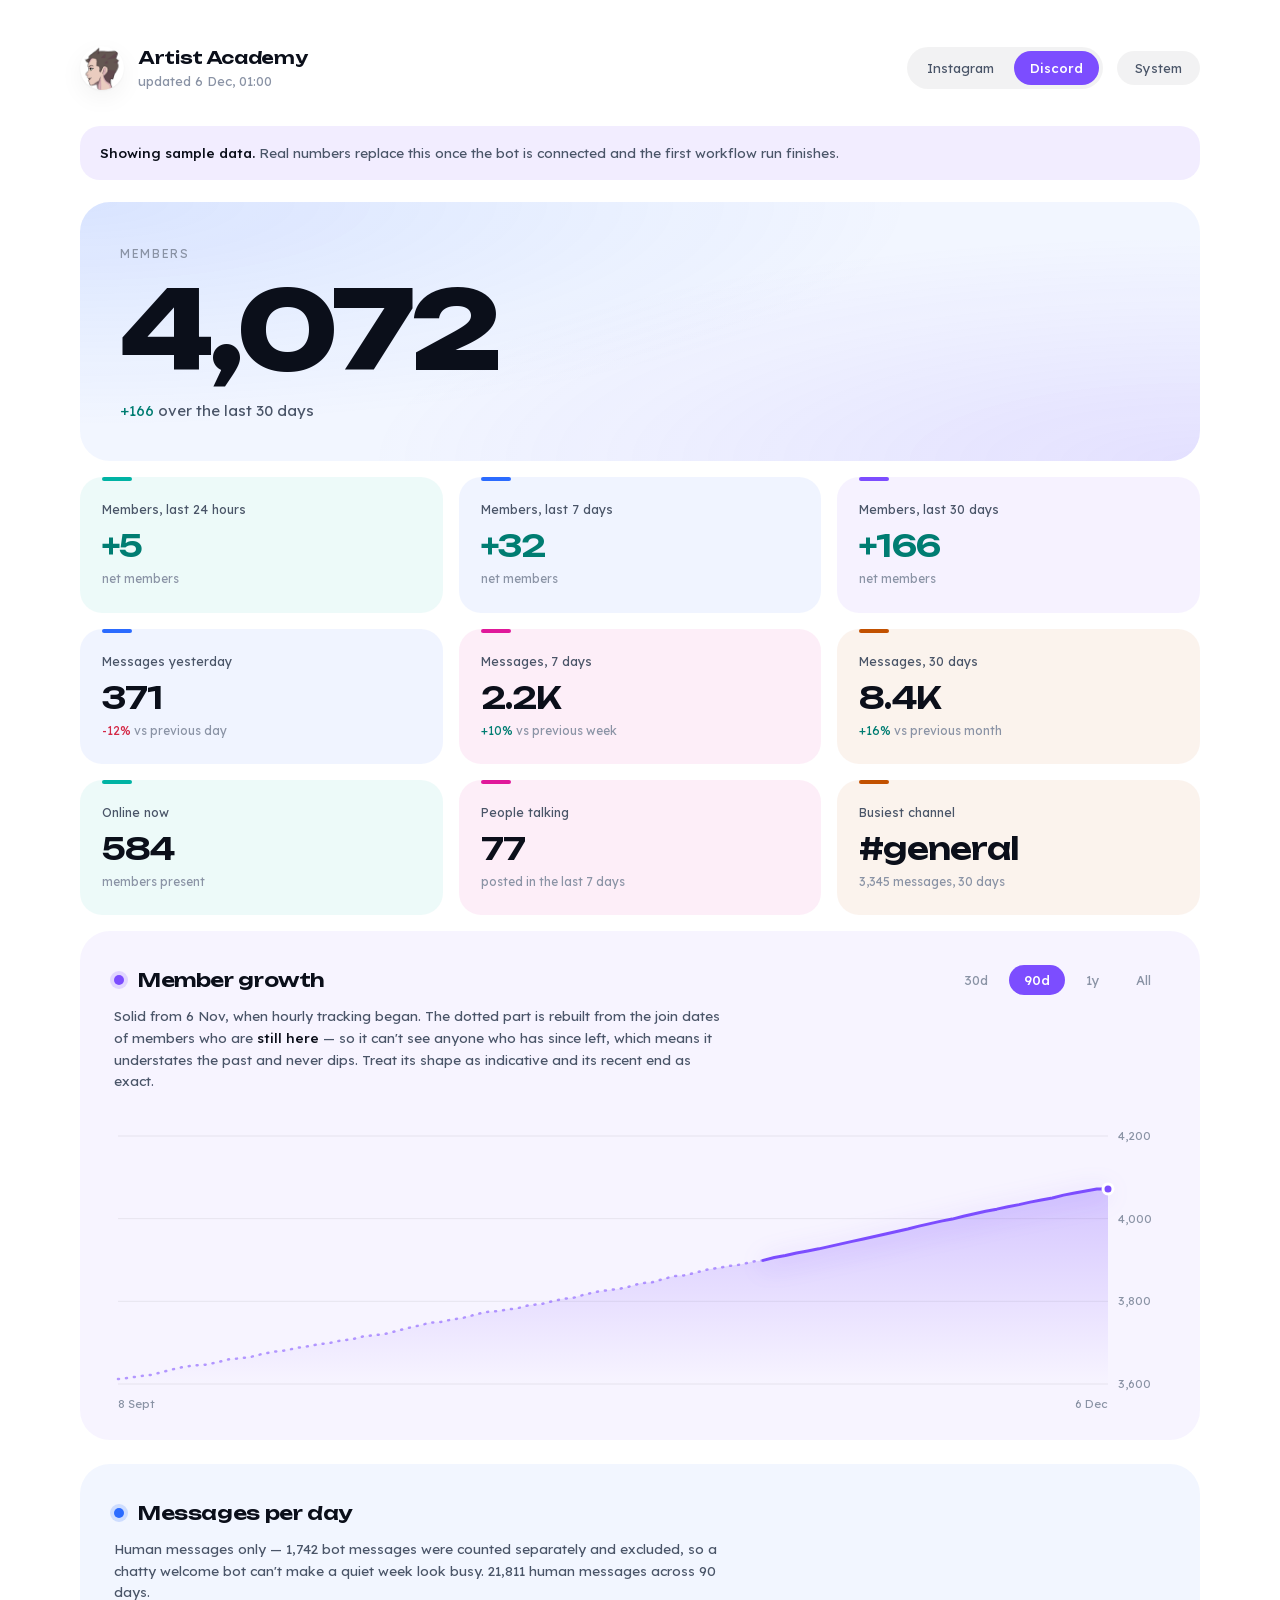
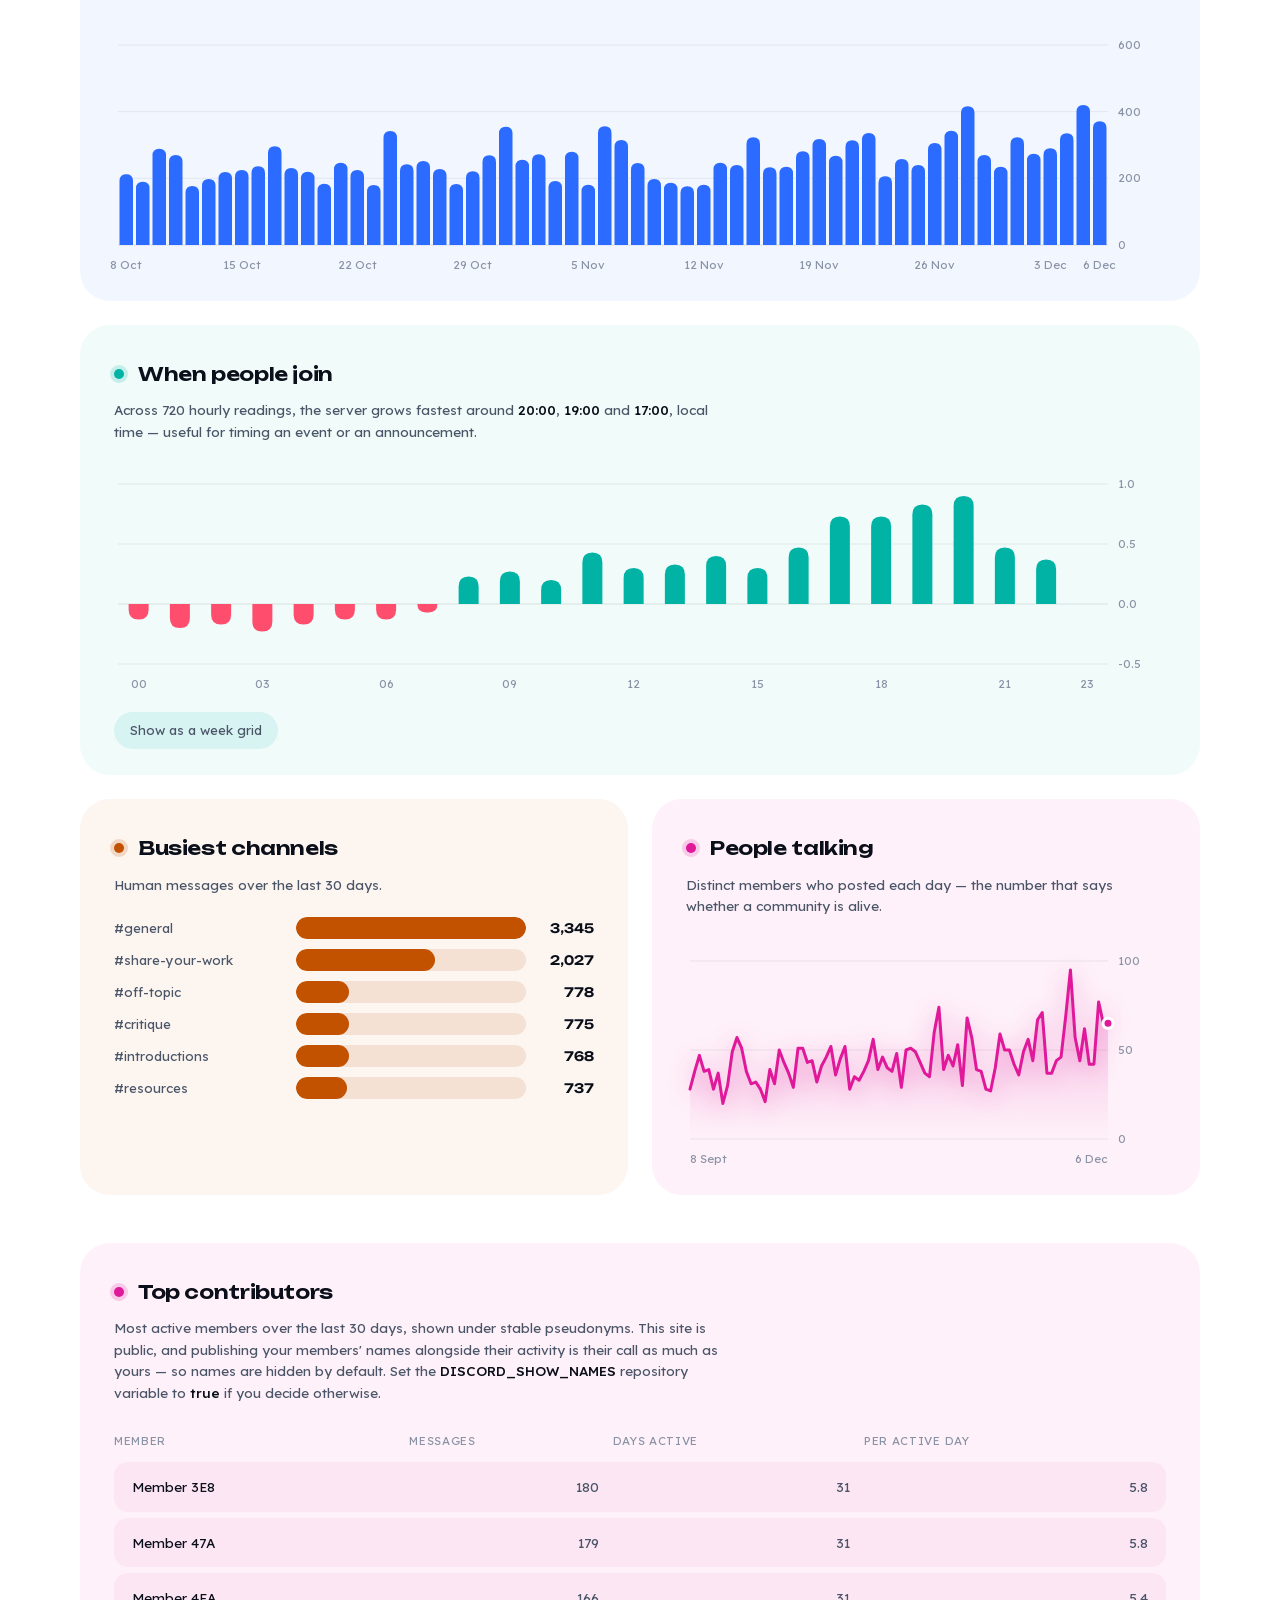
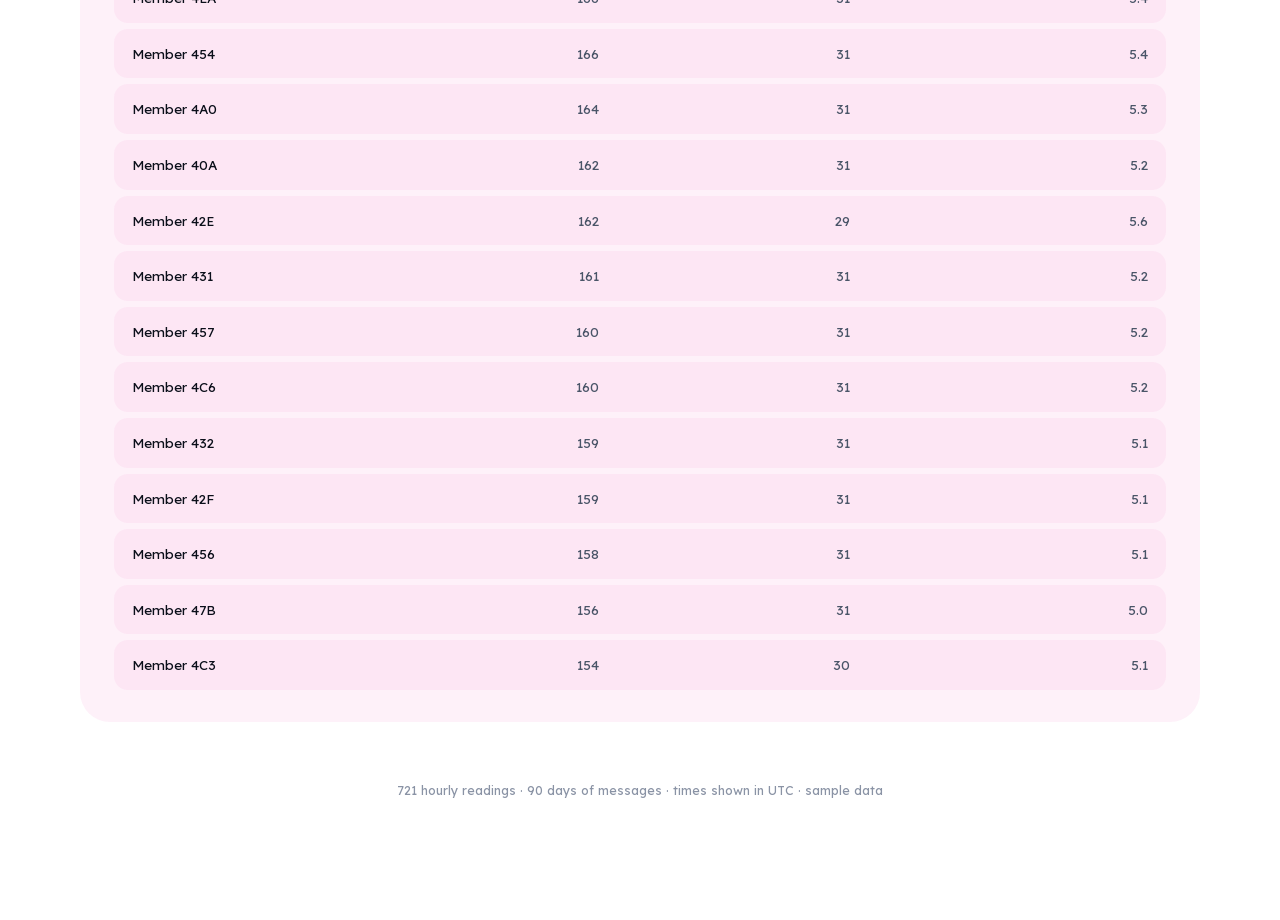
==== discord.html @ 0cdfdabf "Add the Artist Academy dashboard: Discord tab, shared chart engine, setup guide" ====
<!doctype html>
<html lang="en">
<head>
<meta charset="utf-8">
<meta name="viewport" content="width=device-width, initial-scale=1, viewport-fit=cover">
<title>Artist Academy — server</title>
<link rel="icon" type="image/png" sizes="32x32" href="icons/favicon-32.png">
<link rel="icon" type="image/png" sizes="64x64" href="icons/favicon-64.png">
<link rel="icon" type="image/png" sizes="192x192" href="icons/icon-192.png">
<link rel="apple-touch-icon" href="icons/apple-touch-icon.png">
<link rel="stylesheet" href="fonts/fonts.css">
<link rel="stylesheet" href="assets/app.css">
</head>
<body class="a-violet">
<div class="wrap">

  <header class="rise">
    <img class="mark" src="icons/icon-192.png" alt="jaredartt" width="44" height="44">
    <div>
      <h1>Artist Academy</h1>
      <div class="updated" id="updated"></div>
    </div>
    <span class="spacer"></span>
    <nav class="nav">
      <a href="index.html">Instagram</a>
      <a href="discord.html" aria-current="page">Discord</a>
    </nav>
    <button class="btn" id="theme" type="button">Theme</button>
  </header>

  <div id="banner"></div>

  <div class="hero rise" style="animation-delay:.05s">
    <div class="hero-label">Members</div>
    <div class="hero-value display" id="hero">—</div>
    <div class="hero-sub" id="hero-sub"></div>
  </div>

  <div class="stats stats-3" id="stats-members"></div>
  <div class="stats stats-3" id="stats-messages"></div>
  <div class="stats stats-3" id="stats-more"></div>

  <section class="block a-violet rise" style="animation-delay:.1s">
    <div class="block-head">
      <span class="dot"></span><h2>Member growth</h2>
      <div class="ranges" id="ranges"></div>
    </div>
    <p class="note" id="growth-note"></p>
    <div class="chart" id="growth"></div>
  </section>

  <section class="block a-blue rise" style="animation-delay:.14s">
    <div class="block-head"><span class="dot"></span><h2>Messages per day</h2></div>
    <p class="note" id="messages-note"></p>
    <div class="chart" id="messages"></div>
  </section>

  <section class="block a-teal rise" style="animation-delay:.18s">
    <div class="block-head"><span class="dot"></span><h2>When people join</h2></div>
    <p class="note" id="hour-insight"></p>
    <div class="chart" id="byhour"></div>
    <details id="heat-wrap" hidden>
      <summary>Show as a week grid</summary>
      <div class="heat"><div class="heat-inner"><div class="chart" id="heatmap"></div></div></div>
    </details>
  </section>

  <div class="two-up">
    <section class="block a-orange rise" style="animation-delay:.22s">
      <div class="block-head"><span class="dot"></span><h2>Busiest channels</h2></div>
      <p class="note">Human messages over the last 30 days.</p>
      <div id="channels"></div>
    </section>
    <section class="block a-pink rise" style="animation-delay:.26s">
      <div class="block-head"><span class="dot"></span><h2>People talking</h2></div>
      <p class="note">Distinct members who posted each day — the number that says whether a community is alive.</p>
      <div class="chart" id="posters"></div>
    </section>
  </div>

  <section class="block a-pink rise" style="animation-delay:.3s; margin-top:24px">
    <div class="block-head"><span class="dot"></span><h2>Top contributors</h2></div>
    <p class="note" id="contrib-note"></p>
    <div id="contrib-table"></div>
  </section>

  <footer id="footer"></footer>
</div>

<script src="assets/charts.js"></script>
<script>
// ===========================================================================
//  Build the page
// ===========================================================================
(async function main() {
  let members  = await load('data/discord-members.csv', parseCsv);
  let messages = await load('data/discord-messages.csv', parseCsv);
  let joins    = await load('data/discord-joins.csv', parseCsv);
  let channels = await load('data/discord-channel-daily.csv', parseCsv);
  let authors  = await load('data/discord-authors.csv', parseCsv);
  let meta     = await load('data/discord-meta.json', JSON.parse);
  let demo = false;

  const hasReal = members && members.length >= 1 && messages && messages.length >= 1;
  if (!hasReal) {
    ({ members, messages, joins, channels, authors } = demoServer());
    meta = { names: 'pseudonymous' };
    demo = true;
    document.getElementById('banner').innerHTML =
      `<div class="banner"><b>Showing sample data.</b> Real numbers replace this once the bot is
       connected and the first workflow run finishes.</div>`;
  }

  members = members.filter(r => num(r.members) !== null).sort((a, b) => a.ts_utc.localeCompare(b.ts_utc));
  messages = (messages || []).slice().sort((a, b) => a.date.localeCompare(b.date));
  joins = (joins || []).slice().sort((a, b) => a.date.localeCompare(b.date));

  // ---- member series, with history reconstructed from join dates ----------
  const dailyMap = new Map();
  for (const r of members) dailyMap.set(localParts(r.ts_utc).date, num(r.members));

  const joinsByDate = new Map(joins.map(r => [r.date, num(r.joins) || 0]));
  const estimated = new Set();
  const dayBefore = (d) => {
    const t = new Date(d + 'T12:00:00Z'); t.setUTCDate(t.getUTCDate() - 1);
    return t.toISOString().slice(0, 10);
  };

  const measuredDates = [...dailyMap.keys()].sort();
  if (measuredDates.length && joins.length) {
    const earliest = joins[0].date;
    let d = measuredDates[0], cur = dailyMap.get(d), guard = 0;
    while (d > earliest && guard++ < 4000) {
      cur -= joinsByDate.get(d) ?? 0;
      d = dayBefore(d);
      dailyMap.set(d, Math.max(0, cur));
      estimated.add(d);
    }
  }

  const daily = [...dailyMap.entries()].sort((a, b) => a[0].localeCompare(b[0]));
  const current = daily.length ? daily[daily.length - 1][1] : null;
  const at = back => {
    if (daily.length < 2) return null;
    const i = daily.length - 1 - back;
    return i >= 0 ? daily[i][1] : daily[0][1];
  };

  countUp(document.getElementById('hero'), current);

  let d24 = null;
  if (members.length >= 2) {
    const lastTs = Date.parse(members[members.length - 1].ts_utc);
    let ref = null;
    for (const r of members) if (Date.parse(r.ts_utc) <= lastTs - 86400_000) ref = r;
    if (ref) d24 = num(members[members.length - 1].members) - num(ref.members);
  }
  const d7 = current !== null && at(7) !== null ? current - at(7) : null;
  const d30 = current !== null && at(30) !== null ? current - at(30) : null;

  document.getElementById('hero-sub').innerHTML = d30 === null ? ''
    : `<span class="${d30 >= 0 ? 'up' : 'down'}">${signed(d30)}</span> over the last 30 days`;

  document.getElementById('updated').textContent = members.length
    ? 'updated ' + new Date(members[members.length - 1].ts_utc)
        .toLocaleString('en-GB', { day: 'numeric', month: 'short', hour: '2-digit', minute: '2-digit' })
    : '';

  // ---- tiles --------------------------------------------------------------
  const delta = (v) => v === null ? '—' : signed(v);
  const dcls = (v) => v === null ? 'pending' : (v >= 0 ? 'up' : 'down');
  const tile = (s, i) => `
    <div class="stat ${s.a} rise" style="animation-delay:${.06 + i * .04}s">
      <div class="stat-label">${s.label}</div>
      <div class="stat-value ${s.cls || ''}">${s.value}</div>
      <div class="stat-sub">${s.sub}</div>
    </div>`;

  document.getElementById('stats-members').innerHTML = [
    { a: 'a-teal',   label: 'Members, last 24 hours', value: delta(d24), cls: dcls(d24),
      sub: d24 === null ? 'needs a day of readings' : 'net members' },
    { a: 'a-blue',   label: 'Members, last 7 days',  value: delta(d7),  cls: dcls(d7),  sub: 'net members' },
    { a: 'a-violet', label: 'Members, last 30 days', value: delta(d30), cls: dcls(d30), sub: 'net members' },
  ].map(tile).join('');

  // Messages: value for the window, plus how it compares with the window before
  // it. "Is it growing?" is the whole question, so the comparison is the point.
  const humansOn = (r) => num(r.humans) ?? num(r.messages) ?? 0;
  const windowSum = (from, to) => messages.slice(messages.length - to, messages.length - from)
    .reduce((s, r) => s + humansOn(r), 0);

  const pct = (now, prev) => {
    if (!prev) return null;
    return Math.round(((now - prev) / prev) * 100);
  };
  const trend = (n, p, unit) => {
    const c = pct(n, p);
    if (c === null) return `vs previous ${unit}: —`;
    return `<span class="${c >= 0 ? 'up' : 'down'}">${c >= 0 ? '+' : ''}${c}%</span> vs previous ${unit}`;
  };

  const m1 = windowSum(0, 1),  p1 = windowSum(1, 2);
  const m7 = windowSum(0, 7),  p7 = windowSum(7, 14);
  const m30 = windowSum(0, 30), p30 = windowSum(30, 60);

  document.getElementById('stats-messages').innerHTML = [
    { a: 'a-blue',   label: 'Messages yesterday',  value: compact(m1),  sub: trend(m1, p1, 'day') },
    { a: 'a-pink',   label: 'Messages, 7 days',    value: compact(m7),  sub: trend(m7, p7, 'week') },
    { a: 'a-orange', label: 'Messages, 30 days',   value: compact(m30), sub: trend(m30, p30, 'month') },
  ].map((s, i) => tile(s, i + 3)).join('');

  // ---- active people, busiest channel ------------------------------------
  const recent = (rows, days) => {
    const cut = new Date(Date.now() - days * 86400_000).toISOString().slice(0, 10);
    return (rows || []).filter(r => r.date >= cut);
  };
  const posters7 = new Set(recent(authors, 7).map(r => r.author)).size;

  const chanTotals = new Map();
  for (const r of recent(channels, 30)) {
    chanTotals.set(r.channel, (chanTotals.get(r.channel) || 0) + (num(r.messages) || 0));
  }
  const chanRanked = [...chanTotals.entries()].sort((a, b) => b[1] - a[1]);
  const online = members.length ? num(members[members.length - 1].online) : null;

  document.getElementById('stats-more').innerHTML = [
    { a: 'a-teal',   label: 'Online now',      value: compact(online), sub: 'members present' },
    { a: 'a-pink',   label: 'People talking',  value: fmt(posters7 || null), sub: 'posted in the last 7 days' },
    { a: 'a-orange', label: 'Busiest channel', value: chanRanked[0] ? `#${chanRanked[0][0]}` : '—',
      sub: chanRanked[0] ? `${fmt(chanRanked[0][1])} messages, 30 days` : 'no data yet' },
  ].map((s, i) => tile(s, i + 6)).join('');

  // ---- member growth ------------------------------------------------------
  const rangesEl = document.getElementById('ranges');
  const growthEl = document.getElementById('growth');
  const RANGES = [{ label: '30d', days: 30 }, { label: '90d', days: 90 },
                  { label: '1y', days: 365 }, { label: 'All', days: Infinity }];
  let active = 1;

  const drawGrowth = () => {
    const days = RANGES[active].days;
    const slice = days === Infinity ? daily : daily.slice(-days);
    growthEl.innerHTML = '';
    lineChart(growthEl, slice.map(([date, y]) => ({
      y, label: fmtDate(date), tipLabel: fmtDate(date), est: estimated.has(date),
    })), { height: 300 });
  };

  rangesEl.innerHTML = RANGES.map((r, i) =>
    `<button type="button" data-i="${i}" aria-pressed="${i === active}">${r.label}</button>`).join('');
  rangesEl.addEventListener('click', ev => {
    const b = ev.target.closest('button'); if (!b) return;
    active = Number(b.dataset.i);
    rangesEl.querySelectorAll('button').forEach((x, i) => x.setAttribute('aria-pressed', String(i === active)));
    drawGrowth();
  });
  drawGrowth();

  document.getElementById('growth-note').innerHTML = estimated.size
    ? `Solid from ${fmtDate(measuredDates[0])}, when hourly tracking began. The dotted part is
       rebuilt from the join dates of members who are <b>still here</b> — so it can't see anyone
       who has since left, which means it understates the past and never dips. Treat its shape as
       indicative and its recent end as exact.`
    : `Measured hourly. Discord keeps no history of its own, so this exists only because something
       writes it down every hour.`;

  // ---- messages per day ---------------------------------------------------
  const msgBars = messages.slice(-60).map(r => ({
    label: `${fmtDate(r.date)} · ${fmt(num(r.humans) ?? 0)} human, ${fmt(num(r.bots) ?? 0)} bot`,
    short: fmtDate(r.date), value: humansOn(r),
  }));
  columnChart(document.getElementById('messages'), msgBars, { height: 250 });

  const totalHuman = messages.reduce((s, r) => s + humansOn(r), 0);
  const totalBot = messages.reduce((s, r) => s + (num(r.bots) || 0), 0);
  document.getElementById('messages-note').innerHTML =
    `Human messages only — ${fmt(totalBot)} bot message${totalBot === 1 ? '' : 's'} were counted
     separately and excluded, so a chatty welcome bot can't make a quiet week look busy.
     ${fmt(totalHuman)} human messages across ${messages.length} days.`;

  // ---- when people join ---------------------------------------------------
  const hourSum = Array(24).fill(0), hourN = Array(24).fill(0);
  const grid = Array.from({ length: 7 }, () => Array(24).fill(null));
  const gridN = Array.from({ length: 7 }, () => Array(24).fill(0));

  for (let i = 1; i < members.length; i++) {
    const gapH = (Date.parse(members[i].ts_utc) - Date.parse(members[i - 1].ts_utc)) / 3600000;
    if (gapH < 0.5 || gapH > 1.5) continue;
    const delta = num(members[i].members) - num(members[i - 1].members);
    if (!Number.isFinite(delta)) continue;
    const { hour, weekday } = localParts(members[i].ts_utc);
    hourSum[hour] += delta; hourN[hour]++;
    grid[weekday][hour] = (grid[weekday][hour] ?? 0) + delta;
    gridN[weekday][hour]++;
  }

  const hourAvg = hourSum.map((s, h) => hourN[h] ? s / hourN[h] : null);
  columnChart(document.getElementById('byhour'),
    hourAvg.some(v => v !== null)
      ? hourAvg.map((v, h) => ({ label: hourLabel(h), short: String(h).padStart(2, '0'),
                                 value: v === null ? 0 : Math.round(v * 100) / 100 }))
      : null,
    { signed: true, height: 230, maxBar: 20, diverging: true,
      empty: 'Nothing here yet — this needs a couple of weeks of hourly readings before the pattern means anything.' });

  const ranked = hourAvg.map((v, h) => ({ h, v })).filter(x => x.v !== null && x.v > 0).sort((a, b) => b.v - a.v);
  document.getElementById('hour-insight').innerHTML = ranked.length >= 3
    ? `Across ${hourN.reduce((a, b) => a + b, 0).toLocaleString()} hourly readings, the server grows
       fastest around <b>${hourLabel(ranked[0].h)}</b>, <b>${hourLabel(ranked[1].h)}</b> and
       <b>${hourLabel(ranked[2].h)}</b>, local time — useful for timing an event or an announcement.`
    : `Building up. Each hourly reading adds a data point; the pattern becomes trustworthy after about two weeks.`;

  if (gridN.some(row => row.some(n => n > 0))) {
    document.getElementById('heat-wrap').hidden = false;
    heatmap(document.getElementById('heatmap'),
      grid.flatMap((row, weekday) => row.map((v, hour) => ({
        weekday, hour, value: gridN[weekday][hour] ? v / gridN[weekday][hour] : null,
      }))));
  }

  // ---- channels + posters -------------------------------------------------
  barList(document.getElementById('channels'),
    chanRanked.slice(0, 10).map(([name, value]) => ({ label: '#' + name, value })),
    { empty: 'No channel data yet.' });

  const posterSeries = messages.map(r => ({
    y: num(r.authors), label: fmtDate(r.date), tipLabel: fmtDate(r.date),
  })).filter(p => p.y !== null).slice(-90);
  lineChart(document.getElementById('posters'), posterSeries,
    { height: 230, empty: 'Waiting for the first daily run.' });

  // ---- top contributors ---------------------------------------------------
  const contribTotals = new Map();
  const contribDays = new Map();
  for (const r of recent(authors, 30)) {
    contribTotals.set(r.author, (contribTotals.get(r.author) || 0) + (num(r.messages) || 0));
    if (!contribDays.has(r.author)) contribDays.set(r.author, new Set());
    contribDays.get(r.author).add(r.date);
  }
  const contrib = [...contribTotals.entries()].sort((a, b) => b[1] - a[1]).slice(0, 15);

  document.getElementById('contrib-note').innerHTML = meta?.names === 'real'
    ? `Most active members over the last 30 days.`
    : `Most active members over the last 30 days, shown under stable pseudonyms. This site is
       public, and publishing your members' names alongside their activity is their call as much
       as yours — so names are hidden by default. Set the <b>DISCORD_SHOW_NAMES</b> repository
       variable to <b>true</b> if you decide otherwise.`;

  document.getElementById('contrib-table').innerHTML = contrib.length ? `
    <table>
      <thead><tr><th>Member</th><th class="n">Messages</th><th class="n">Days active</th><th class="n">Per active day</th></tr></thead>
      <tbody>${contrib.map(([name, total]) => {
        const d = contribDays.get(name).size;
        return `<tr>
          <td>${escapeHtml(name)}</td>
          <td class="n">${fmt(total)}</td>
          <td class="n">${fmt(d)}</td>
          <td class="n">${(total / d).toFixed(1)}</td>
        </tr>`;
      }).join('')}</tbody>
    </table>` : '<div class="empty">No activity recorded yet.</div>';

  document.getElementById('footer').textContent =
    `${members.length.toLocaleString()} hourly readings · ${messages.length} days of messages · ` +
    `times shown in ${TZ}` + (demo ? ' · sample data' : '');
})();

// ===========================================================================
//  Sample data — so the page is never blank before the bot is connected.
// ===========================================================================
function demoServer() {
  const now = Date.now();
  const iso = (ms) => new Date(ms).toISOString().slice(0, 10);
  const shape = h => [0.3,0.2,0.15,0.1,0.1,0.15,0.3,0.6,0.9,1.1,1.2,1.3,
                      1.4,1.35,1.3,1.4,1.6,1.9,2.3,2.6,2.4,1.8,1.1,0.6][h];

  const members = [];
  let m = 3900;
  for (let i = 24 * 30; i >= 0; i--) {
    const t = new Date(now - i * 3600000);
    m += shape(t.getHours()) * (0.25 + Math.random() * 0.4) - 0.25;
    members.push({
      ts_utc: new Date(t.setMinutes(0, 0, 0)).toISOString().slice(0, 13) + ':00:00Z',
      members: String(Math.round(m)), online: String(Math.round(m * 0.14 + Math.random() * 40)),
    });
  }

  const messages = [], authorsRows = [], channelRows = [];
  const chanNames = ['general', 'share-your-work', 'critique', 'resources', 'off-topic', 'introductions'];
  for (let i = 89; i >= 0; i--) {
    const date = iso(now - i * 86400000);
    const wk = [1, 1.05, 1.1, 1.1, 1.25, 1.35, 1.15][(new Date(date).getDay() + 6) % 7];
    const humans = Math.round((150 + (89 - i) * 1.2) * wk * (0.7 + Math.random() * 0.6));
    const bots = Math.round(humans * 0.08);
    const posters = Math.round(humans / (4 + Math.random() * 3));
    messages.push({ date, messages: String(humans + bots), humans: String(humans), bots: String(bots), authors: String(posters) });

    let left = humans;
    chanNames.forEach((c, idx) => {
      const share = idx === 0 ? 0.4 : idx === 1 ? 0.24 : 0.36 / (chanNames.length - 2);
      const v = Math.round(humans * share * (0.7 + Math.random() * 0.6));
      left -= v;
      channelRows.push({ date, channel: c, messages: String(Math.max(0, v)) });
    });
    for (let a = 0; a < posters; a++) {
      authorsRows.push({ date, author: 'Member ' + (1000 + (a * 37) % 260).toString(16).toUpperCase(),
                         messages: String(1 + Math.floor(Math.random() * 9)) });
    }
  }

  const joins = [];
  for (let i = 700; i >= 30; i--) {
    joins.push({ date: iso(now - i * 86400000), joins: String(Math.max(0, Math.round(2 + Math.random() * 6))) });
  }

  return { members, messages, joins, channels: channelRows, authors: authorsRows };
}
</script>
</body>
</html>
---- fonts/fonts.css ----
/* Self-hosted. Generated by scripts/fetch-fonts.mjs — do not hand-edit. */
@font-face{font-family:'Unbounded';font-style:normal;font-weight:400 800;font-display:swap;src:url('unbounded.woff2') format('woff2');unicode-range:U+0000-00FF, U+0131, U+0152-0153, U+02BB-02BC, U+02C6, U+02DA, U+02DC, U+0304, U+0308, U+0329, U+2000-206F, U+20AC, U+2122, U+2191, U+2193, U+2212, U+2215, U+FEFF, U+FFFD;}
@font-face{font-family:'Lexend';font-style:normal;font-weight:300 500;font-display:swap;src:url('lexend.woff2') format('woff2');unicode-range:U+0000-00FF, U+0131, U+0152-0153, U+02BB-02BC, U+02C6, U+02DA, U+02DC, U+0304, U+0308, U+0329, U+2000-206F, U+20AC, U+2122, U+2191, U+2193, U+2212, U+2215, U+FEFF, U+FFFD;}
---- assets/app.css ----
/* ===================================================================
     Palette. Every colour below was run through a contrast + colour-blind
     validator against its own surface. The teal/coral pair matters most:
     it carries gains vs losses, and a red/green pair would collapse into
     one colour for ~8% of men.
     =================================================================== */
  :root {
    color-scheme: light;
    --page:      #ffffff;
    --ink:       #0b0f1a;
    --ink-2:     #4a5568;
    --muted:     #8a93a5;

    --blue:      #2b6bff;
    --pink:      #e0189a;
    --orange:    #c25100;
    --teal:      #00b3a4;
    --violet:    #7c4dff;

    --gain:      #00b3a4;
    --gain-ink:  #007d72;
    --loss:      #ff4d6d;
    --loss-ink:  #d42846;

    --tint:      rgba(43,107,255,.06);
    --tint-2:    rgba(43,107,255,.13);
    --grid:      rgba(11,15,26,.07);
    --shadow:    0 1px 2px rgba(11,15,26,.04), 0 8px 24px rgba(11,15,26,.05);
    --shadow-up: 0 2px 6px rgba(11,15,26,.06), 0 18px 44px rgba(11,15,26,.10);
    --pill:      rgba(11,15,26,.05);
  }
  @media (prefers-color-scheme: dark) {
    :root:not([data-theme="light"]) {
      color-scheme: dark;
      --page:     #0b0f19;
      --ink:      #f2f5fa;
      --ink-2:    #a8b3c7;
      --muted:    #6e7a90;
      --blue:     #4c82f7;
      --pink:     #de3e9b;
      --orange:   #d96a00;
      --teal:     #00a79a;
      --violet:   #8b6bf0;
      --gain:     #00a79a;
      --gain-ink: #16c2b2;
      --loss:     #f0455f;
      --loss-ink: #ff7089;
      --tint:     rgba(255,255,255,.035);
      --tint-2:   rgba(255,255,255,.07);
      --grid:     rgba(255,255,255,.07);
      --shadow:   0 1px 2px rgba(0,0,0,.4), 0 8px 24px rgba(0,0,0,.32);
      --shadow-up:0 2px 8px rgba(0,0,0,.5), 0 20px 48px rgba(0,0,0,.45);
      --pill:     rgba(255,255,255,.07);
    }
  }
  :root[data-theme="dark"] {
    color-scheme: dark;
    --page: #0b0f19; --ink: #f2f5fa; --ink-2: #a8b3c7; --muted: #6e7a90;
    --blue: #4c82f7; --pink: #de3e9b; --orange: #d96a00; --teal: #00a79a; --violet: #8b6bf0;
    --gain: #00a79a; --gain-ink: #16c2b2; --loss: #f0455f; --loss-ink: #ff7089;
    --tint: rgba(255,255,255,.035); --tint-2: rgba(255,255,255,.07);
    --grid: rgba(255,255,255,.07);
    --shadow: 0 1px 2px rgba(0,0,0,.4), 0 8px 24px rgba(0,0,0,.32);
    --shadow-up: 0 2px 8px rgba(0,0,0,.5), 0 20px 48px rgba(0,0,0,.45);
    --pill: rgba(255,255,255,.07);
  }

  * { box-sizing: border-box; }
  html, body { margin: 0; }
  body {
    background: var(--page);
    color: var(--ink);
    font: 400 15px/1.6 Lexend, system-ui, -apple-system, sans-serif;
    -webkit-font-smoothing: antialiased;
    padding: 0 20px 120px;
    overflow-x: hidden;
  }
  .wrap { max-width: 1120px; margin: 0 auto; }

  h1, h2, .display { font-family: Unbounded, system-ui, sans-serif; letter-spacing: -0.02em; }

  /* ---------- accent scoping: one hue per block ---------- */
  .a-blue   { --accent: var(--blue);   --wash: 43,107,255; }
  .a-pink   { --accent: var(--pink);   --wash: 224,24,154; }
  .a-orange { --accent: var(--orange); --wash: 194,81,0; }
  .a-teal   { --accent: var(--teal);   --wash: 0,179,164; }
  .a-violet { --accent: var(--violet); --wash: 124,77,255; }
  .a-loss   { --accent: var(--loss);   --wash: 255,77,109; }

  /* ---------- header ---------- */
  header {
    align-items: center; display: flex; gap: 14px; flex-wrap: wrap;
    padding: 44px 0 34px;
  }
  .mark {
    background: #fff; border-radius: 50%; box-shadow: var(--shadow);
    display: block; height: 44px; object-fit: cover; width: 44px;
    transition: transform .25s cubic-bezier(.2,.9,.3,1.4);
  }
  .mark:hover { transform: scale(1.08) rotate(-3deg); }
  h1 { font-size: 17px; font-weight: 600; margin: 0; }
  .updated { color: var(--muted); font-size: 13px; }
  .spacer { flex: 1 1 auto; }

  .btn {
    background: var(--pill); border: 0; border-radius: 999px; color: var(--ink-2);
    cursor: pointer; font: 400 13px Lexend, sans-serif; padding: 9px 18px;
    transition: transform .16s cubic-bezier(.2,.9,.3,1.2), background .16s, color .16s;
  }
  .btn:hover { background: var(--tint-2); color: var(--ink); transform: translateY(-1px); }
  .btn:active { transform: scale(.94); }

  /* ---------- hero ---------- */
  .hero {
    background:
      radial-gradient(120% 140% at 0% 0%, rgba(43,107,255,.13), transparent 62%),
      radial-gradient(120% 140% at 100% 100%, rgba(124,77,255,.13), transparent 62%),
      var(--tint);
    border-radius: 30px; margin-bottom: 16px; padding: 42px 40px 38px;
  }
  .hero-label {
    color: var(--muted); font-size: 12px; letter-spacing: .14em;
    text-transform: uppercase;
  }
  .hero-value {
    font-size: clamp(60px, 12vw, 108px); font-weight: 800; line-height: .95;
    margin: 16px 0 18px; letter-spacing: -0.045em;
  }
  .hero-sub { color: var(--ink-2); font-size: 15px; }
  .up { color: var(--gain-ink); }
  .down { color: var(--loss-ink); }
  .pending { color: var(--muted); }

  /* ---------- stat tiles ---------- */
  /* Two deliberate rows: the three follower deltas, then the four activity
     measures. Auto-fit would leave an orphan tile stranded on its own line. */
  .stats { display: grid; gap: 16px; margin-bottom: 16px; }
  .stats-3 { grid-template-columns: repeat(3, 1fr); }
  .stats-4 { grid-template-columns: repeat(4, 1fr); margin-bottom: 60px; }
  @media (max-width: 880px) {
    .stats-3, .stats-4 { grid-template-columns: repeat(2, 1fr); }
  }
  @media (max-width: 460px) {
    .stats-3, .stats-4 { grid-template-columns: 1fr; }
  }
  .stat {
    background: rgba(var(--wash), .07); border-radius: 22px; padding: 22px 22px 24px;
    position: relative; overflow: hidden;
    transition: transform .22s cubic-bezier(.2,.9,.3,1.2), box-shadow .22s, background .22s;
  }
  .stat::after {
    background: var(--accent); border-radius: 999px; content: ''; height: 4px;
    left: 22px; position: absolute; top: 0; width: 30px;
    transition: width .28s cubic-bezier(.2,.9,.3,1.2);
  }
  .stat:hover { background: rgba(var(--wash), .13); box-shadow: var(--shadow-up); transform: translateY(-4px); }
  .stat:hover::after { width: calc(100% - 44px); }
  .stat-label { color: var(--ink-2); font-size: 12.5px; margin-bottom: 12px; }
  .stat-value {
    font-family: Unbounded, sans-serif; font-size: 30px; font-weight: 600;
    letter-spacing: -0.03em; line-height: 1;
  }
  .stat-sub { color: var(--muted); font-size: 12px; margin-top: 8px; }

  /* ---------- blocks ---------- */
  .block {
    background: rgba(var(--wash), .06); border-radius: 30px;
    margin-bottom: 24px; padding: 34px 34px 26px;
    transition: background .3s;
  }
  .block:hover { background: rgba(var(--wash), .09); }
  .block-head { align-items: center; display: flex; flex-wrap: wrap; gap: 14px; margin-bottom: 10px; }
  h2 { font-size: 19px; font-weight: 600; margin: 0; }
  .dot {
    background: var(--accent); border-radius: 999px; height: 10px; width: 10px;
    box-shadow: 0 0 0 4px rgba(var(--wash), .18);
  }
  .note { color: var(--ink-2); font-size: 13.5px; margin: 0 0 22px; max-width: 68ch; }
  .note b { color: var(--ink); font-weight: 500; }
  .two-up { display: grid; gap: 24px; grid-template-columns: 1fr 1fr; }
  @media (max-width: 760px) {
    .two-up { grid-template-columns: 1fr; }
    .block, .hero { padding: 26px 20px 20px; border-radius: 24px; }
  }

  .chart { position: relative; width: 100%; }
  .chart svg { display: block; overflow: visible; width: 100%; }

  /* ---------- range pills ---------- */
  .ranges { display: flex; gap: 6px; margin-left: auto; }
  .ranges button {
    background: transparent; border: 0; border-radius: 999px; color: var(--muted);
    cursor: pointer; font: 400 13px Lexend, sans-serif; padding: 7px 15px;
    transition: transform .16s cubic-bezier(.2,.9,.3,1.2), background .18s, color .18s;
  }
  .ranges button:hover { background: rgba(var(--wash), .12); color: var(--ink); }
  .ranges button:active { transform: scale(.92); }
  .ranges button[aria-pressed="true"] {
    background: var(--accent); color: #fff; font-weight: 500;
  }

  /* ---------- tooltip ---------- */
  .tip {
    background: var(--ink); border-radius: 14px; color: var(--page);
    font-size: 12.5px; left: 0; opacity: 0; padding: 10px 14px; pointer-events: none;
    position: absolute; top: 0; white-space: nowrap; z-index: 6;
    transform: translate(-50%, -128%) scale(.94); transform-origin: 50% 120%;
    transition: opacity .14s, transform .18s cubic-bezier(.2,.9,.3,1.4);
  }
  .tip.on { opacity: 1; transform: translate(-50%, -118%) scale(1); }
  .tip .t-label { opacity: .62; font-size: 11.5px; margin-bottom: 4px; }
  .tip .t-value { font-family: Unbounded, sans-serif; font-size: 14px; font-weight: 600; }

  /* ---------- disclosure ---------- */
  details { margin-top: 18px; }
  summary {
    border-radius: 999px; color: var(--ink-2); cursor: pointer; display: inline-block;
    font-size: 13px; list-style: none; padding: 8px 16px; background: rgba(var(--wash), .10);
    transition: transform .16s cubic-bezier(.2,.9,.3,1.2), background .18s;
  }
  summary::-webkit-details-marker { display: none; }
  summary:hover { background: rgba(var(--wash), .18); transform: translateY(-1px); }
  summary:active { transform: scale(.95); }
  .heat { overflow-x: auto; padding-top: 18px; }
  .heat-inner { min-width: 580px; }

  /* ---------- table ---------- */
  table { border-collapse: separate; border-spacing: 0 6px; font-size: 13.5px; width: 100%; margin-top: 8px; }
  th {
    color: var(--muted); font-size: 11.5px; font-weight: 400; letter-spacing: .06em;
    padding: 0 14px 6px 0; text-align: left; text-transform: uppercase;
  }
  td { padding: 14px 14px 14px 0; transition: background .18s; }
  tbody tr { background: rgba(var(--wash), .05); }
  tbody tr:hover { background: rgba(var(--wash), .12); }
  td:first-child { border-radius: 14px 0 0 14px; padding-left: 18px; }
  td:last-child { border-radius: 0 14px 14px 0; padding-right: 18px; }
  td.n { font-variant-numeric: tabular-nums; text-align: right; color: var(--ink-2); }
  td a { color: var(--ink); text-decoration: none; }
  td a:hover { color: var(--accent); }

  .empty { color: var(--muted); font-size: 13.5px; padding: 46px 10px; text-align: center; }
  .banner {
    background: rgba(var(--wash), .10); border-radius: 20px; color: var(--ink-2);
    font-size: 13.5px; margin-bottom: 22px; padding: 16px 20px;
  }
  .banner b { color: var(--ink); font-weight: 500; }
  footer { color: var(--muted); font-size: 12.5px; padding-top: 34px; text-align: center; }

  /* ---------- motion ---------- */
  @keyframes rise { from { opacity: 0; transform: translateY(18px); } to { opacity: 1; transform: none; } }
  .rise { animation: rise .5s cubic-bezier(.2,.9,.3,1) backwards; }
  @keyframes pulse {
    0%,100% { opacity: .5; r: 5; }
    50%     { opacity: 0;  r: 11; }
  }
  @media (prefers-reduced-motion: reduce) {
    *, *::before, *::after { animation-duration: .001ms !important; transition-duration: .001ms !important; }
  }

/* ---------- tab navigation (shared by both dashboards) ---------- */
.nav { display: flex; gap: 4px; background: var(--pill); border-radius: 999px; padding: 4px; }
.nav a {
  border-radius: 999px; color: var(--ink-2); display: block; font-size: 13px;
  padding: 7px 16px; text-decoration: none;
  transition: transform .16s cubic-bezier(.2,.9,.3,1.2), background .18s, color .18s;
}
.nav a:hover { color: var(--ink); transform: translateY(-1px); }
.nav a[aria-current="page"] { background: var(--accent); color: #fff; font-weight: 500; }

/* ---------- horizontal bars (channel breakdown) ---------- */
.hbars { display: grid; gap: 10px; margin-top: 6px; }
.hbar { align-items: center; display: grid; gap: 14px; grid-template-columns: minmax(90px, 168px) 1fr auto; }
.hbar-name {
  color: var(--ink-2); font-size: 13px; overflow: hidden; text-overflow: ellipsis; white-space: nowrap;
}
.hbar-track { background: rgba(var(--wash), .12); border-radius: 999px; height: 22px; overflow: hidden; }
.hbar-fill {
  background: var(--accent); border-radius: 999px; height: 100%; width: 0;
  transition: width .7s cubic-bezier(.2,.9,.3,1);
}
.hbar-val {
  color: var(--ink); font-family: Unbounded, sans-serif; font-size: 13px; font-weight: 600;
  font-variant-numeric: tabular-nums; min-width: 54px; text-align: right;
}
.hbar:hover .hbar-fill { filter: brightness(1.12); }
@media (max-width: 560px) { .hbar { grid-template-columns: minmax(70px, 110px) 1fr auto; } }
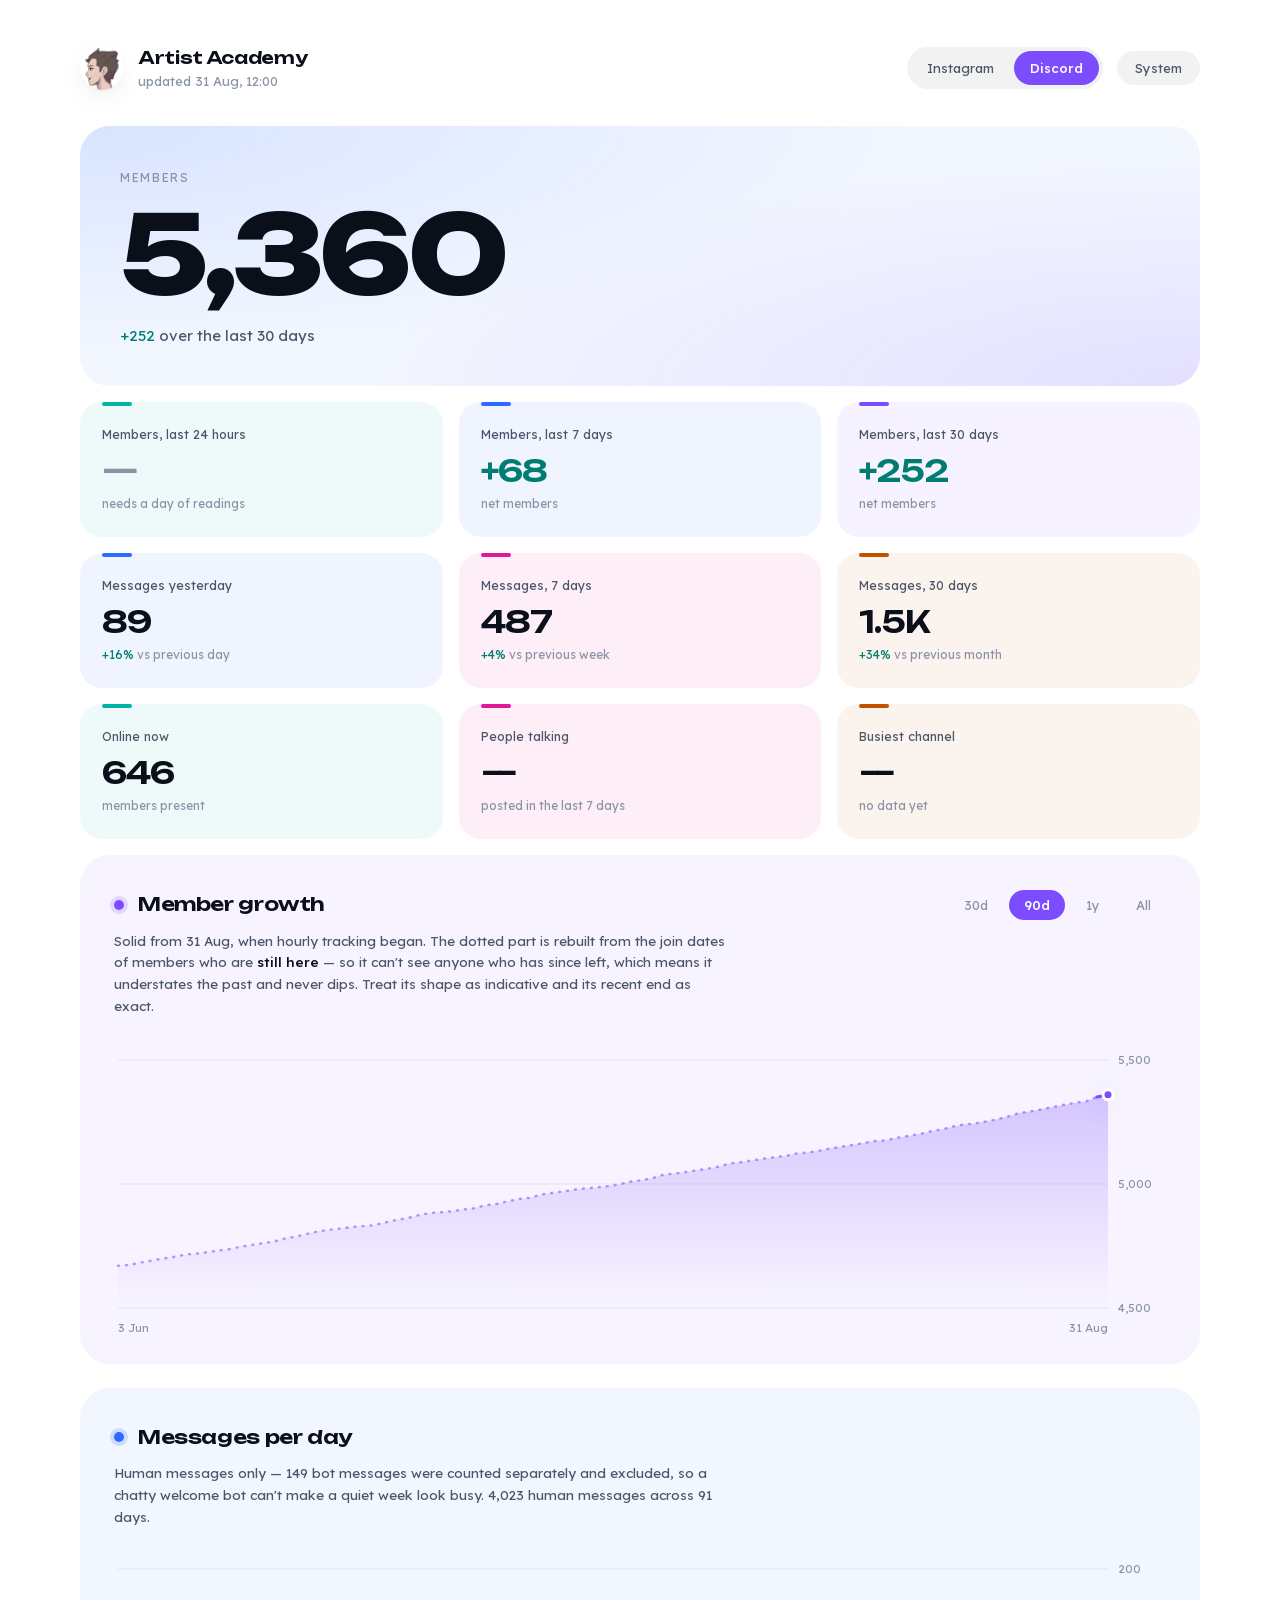
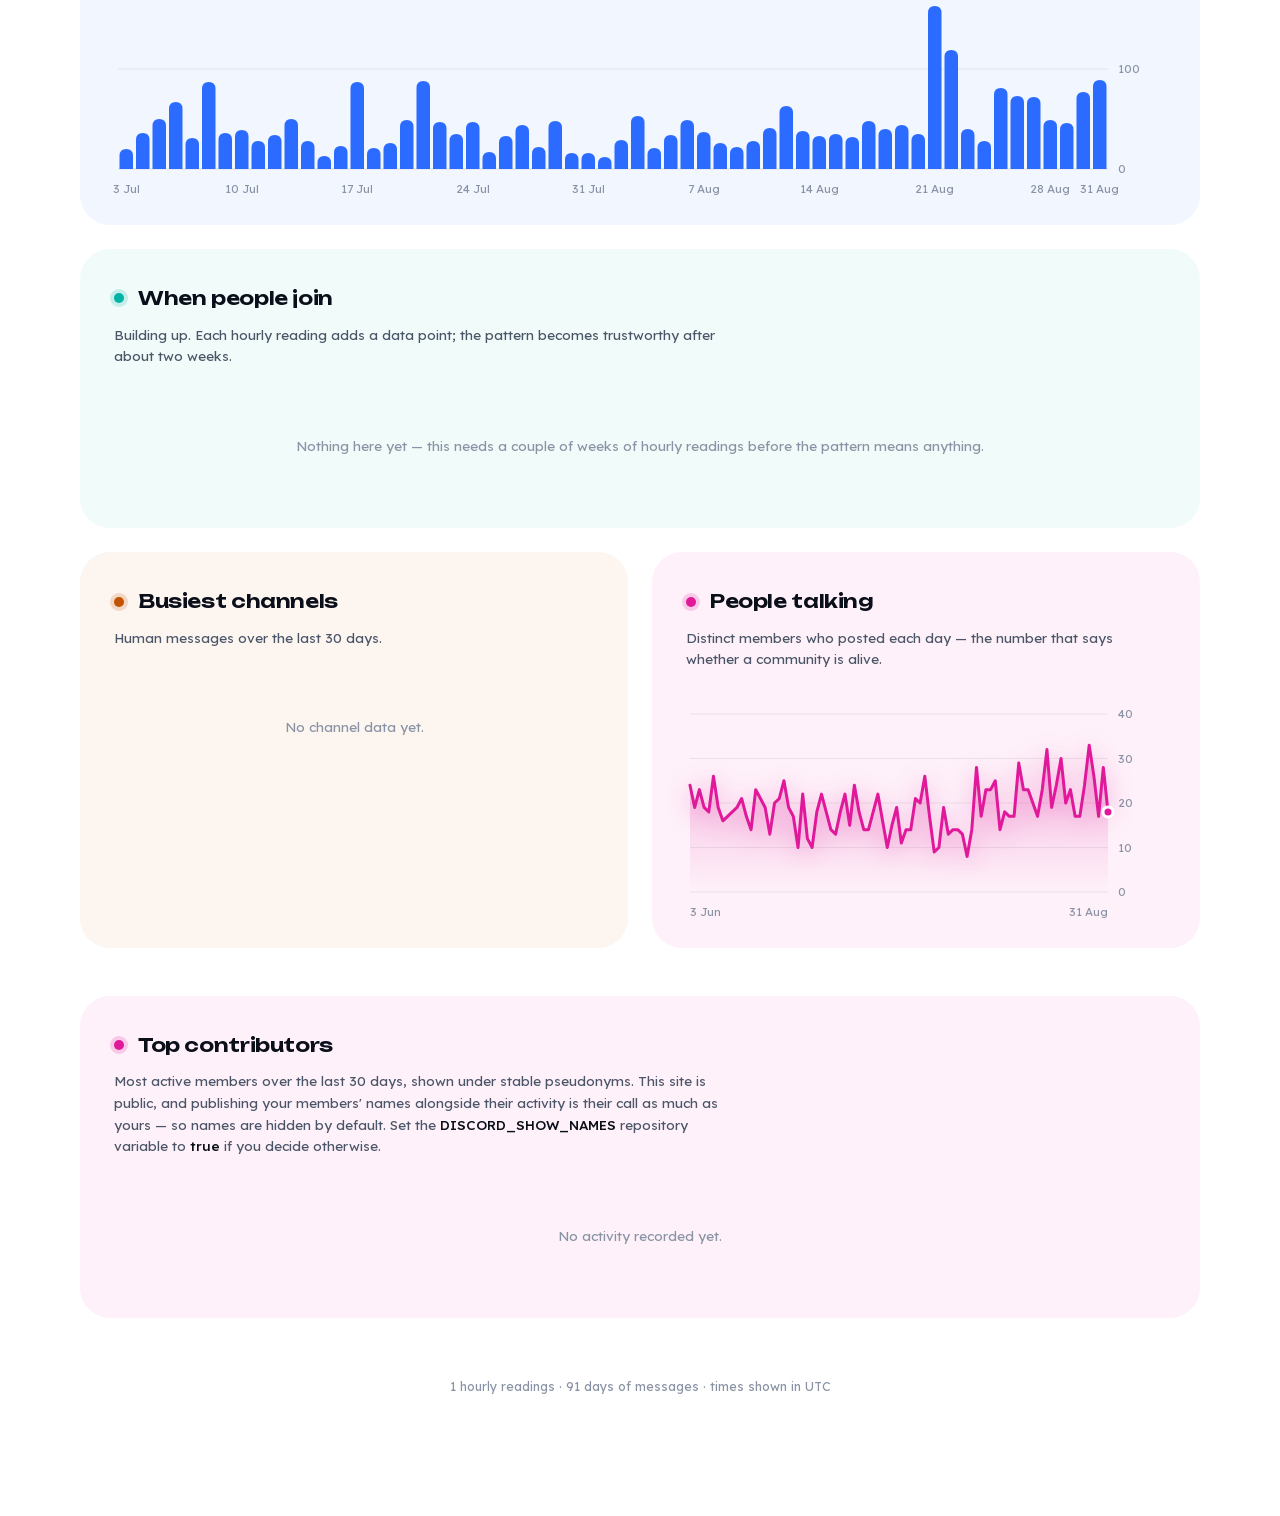
==== commit 3530b5b2: "Shrink long channel names in the tile; drop the connection check" ====
--- a/discord.html
+++ b/discord.html
@@ -227,6 +227,7 @@
     { a: 'a-teal',   label: 'Online now',      value: compact(online), sub: 'members present' },
     { a: 'a-pink',   label: 'People talking',  value: fmt(posters7 || null), sub: 'posted in the last 7 days' },
     { a: 'a-orange', label: 'Busiest channel', value: chanRanked[0] ? `#${chanRanked[0][0]}` : '—',
+      cls: chanRanked[0] && chanRanked[0][0].length > 10 ? 'long' : '',
       sub: chanRanked[0] ? `${fmt(chanRanked[0][1])} messages, 30 days` : 'no data yet' },
   ].map((s, i) => tile(s, i + 6)).join('');
 
--- a/assets/app.css
+++ b/assets/app.css
@@ -161,6 +161,9 @@
     letter-spacing: -0.03em; line-height: 1;
   }
   .stat-sub { color: var(--muted); font-size: 12px; margin-top: 8px; }
+  /* Channel names are arbitrary text, often with emoji. A long one has to shrink
+     rather than wrap into the tile below it. */
+  .stat-value.long { font-size: 19px; letter-spacing: -0.01em; line-height: 1.25; overflow-wrap: anywhere; }
 
   /* ---------- blocks ---------- */
   .block {
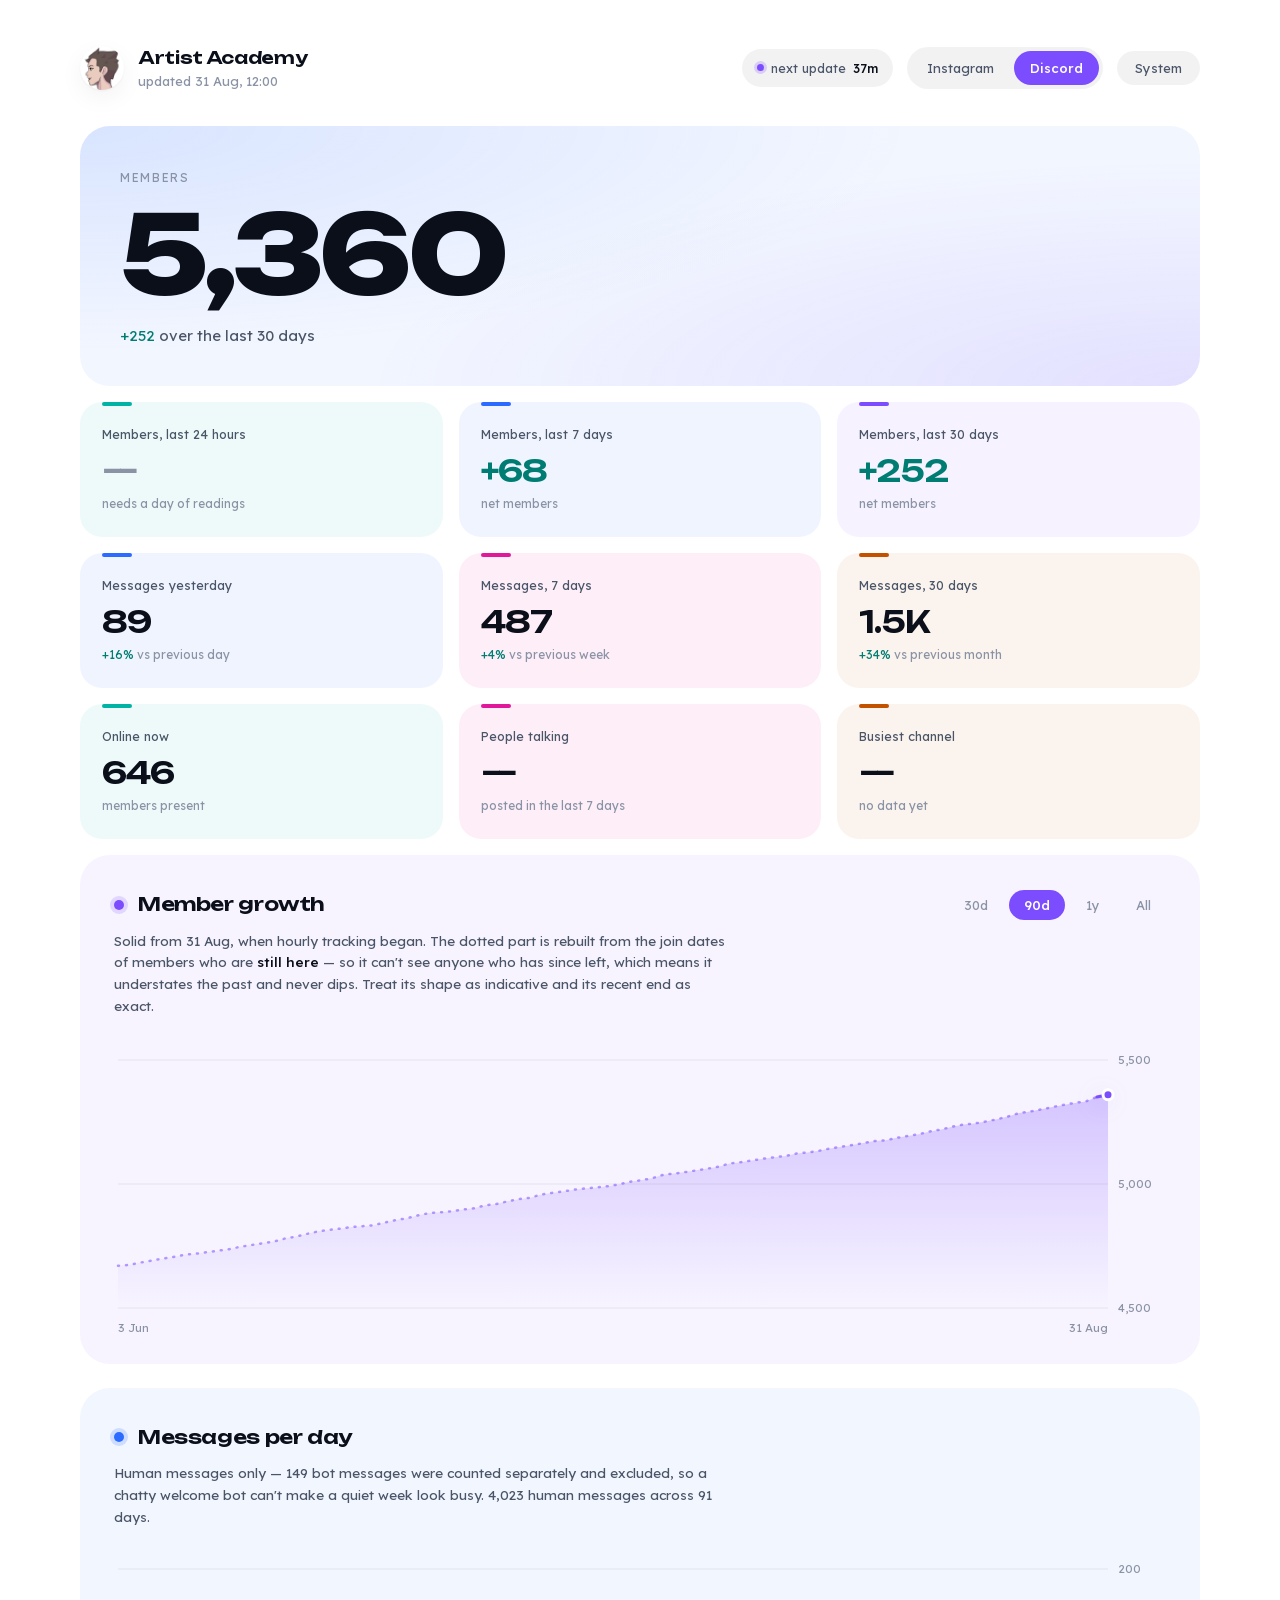
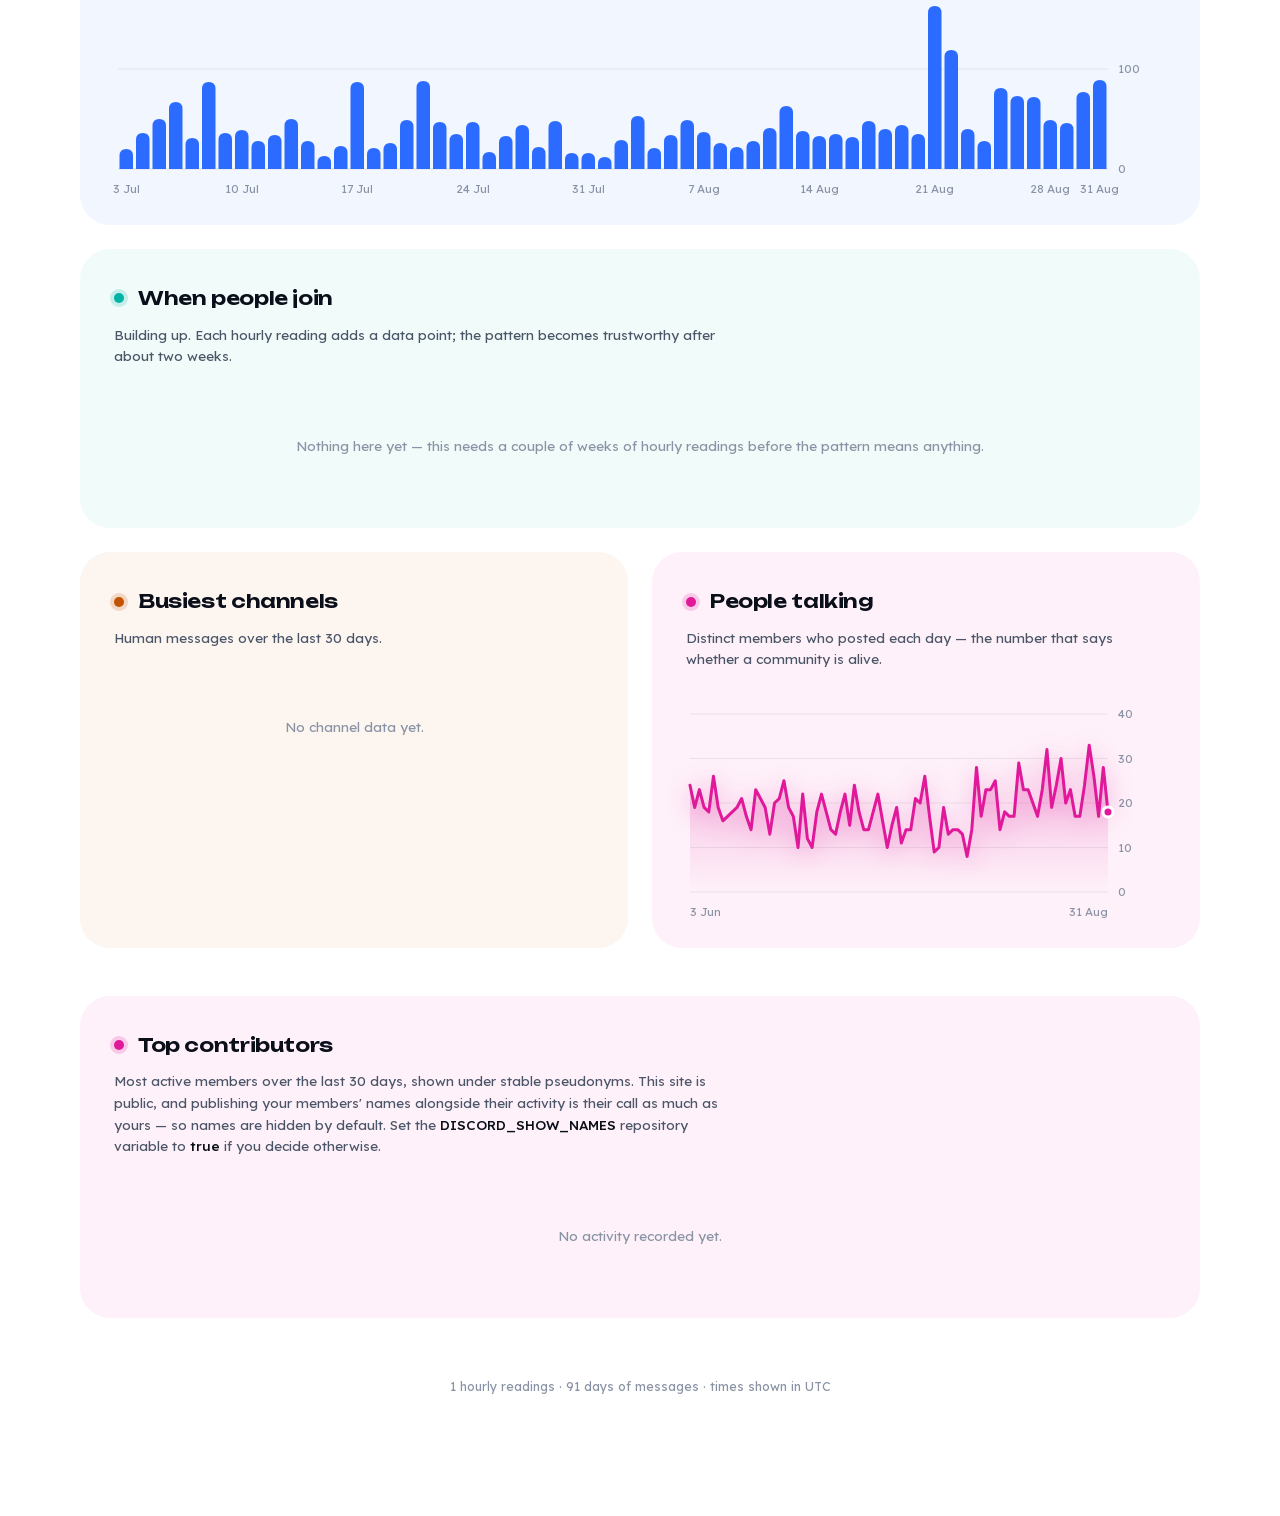
==== commit b01e1cf9: "Add next-update countdown; put the year in chart tooltips" ====
--- a/discord.html
+++ b/discord.html
@@ -21,6 +21,9 @@
       <div class="updated" id="updated"></div>
     </div>
     <span class="spacer"></span>
+    <div class="clock" title="Data is collected on a schedule by GitHub Actions. The countdown is to the next scheduled run — GitHub's scheduler is best-effort and can run a few minutes late. The page reloads itself once the new numbers land.">
+      <span class="pip"></span><span class="lbl">next update</span><b id="next-update">—</b>
+    </div>
     <nav class="nav">
       <a href="index.html">Instagram</a>
       <a href="discord.html" aria-current="page">Discord</a>
@@ -243,7 +246,7 @@
     const slice = days === Infinity ? daily : daily.slice(-days);
     growthEl.innerHTML = '';
     lineChart(growthEl, slice.map(([date, y]) => ({
-      y, label: fmtDate(date), tipLabel: fmtDate(date), est: estimated.has(date),
+      y, label: fmtDate(date), tipLabel: fmtDateFull(date), est: estimated.has(date),
     })), { height: 300 });
   };
 
@@ -267,7 +270,7 @@
 
   // ---- messages per day ---------------------------------------------------
   const msgBars = messages.slice(-60).map(r => ({
-    label: `${fmtDate(r.date)} · ${fmt(num(r.humans) ?? 0)} human, ${fmt(num(r.bots) ?? 0)} bot`,
+    label: `${fmtDateFull(r.date)} · ${fmt(num(r.humans) ?? 0)} human, ${fmt(num(r.bots) ?? 0)} bot`,
     short: fmtDate(r.date), value: humansOn(r),
   }));
   columnChart(document.getElementById('messages'), msgBars, { height: 250 });
@@ -325,7 +328,7 @@
     { empty: 'No channel data yet.' });
 
   const posterSeries = messages.map(r => ({
-    y: num(r.authors), label: fmtDate(r.date), tipLabel: fmtDate(r.date),
+    y: num(r.authors), label: fmtDate(r.date), tipLabel: fmtDateFull(r.date),
   })).filter(p => p.y !== null).slice(-90);
   lineChart(document.getElementById('posters'), posterSeries,
     { height: 230, empty: 'Waiting for the first daily run.' });
@@ -366,6 +369,8 @@
     `times shown in ${TZ}` + (demo ? ' · sample data' : '');
 })();
 
+startUpdateClock(10);
+
 // ===========================================================================
 //  Sample data — so the page is never blank before the bot is connected.
 // ===========================================================================
--- a/assets/app.css
+++ b/assets/app.css
@@ -288,3 +288,20 @@
 }
 .hbar:hover .hbar-fill { filter: brightness(1.12); }
 @media (max-width: 560px) { .hbar { grid-template-columns: minmax(70px, 110px) 1fr auto; } }
+
+  /* ---------- next-update countdown ---------- */
+  .clock {
+    align-items: center; background: var(--pill); border-radius: 999px;
+    color: var(--ink-2); display: flex; font-size: 12.5px; gap: 7px; padding: 9px 15px;
+    font-variant-numeric: tabular-nums;
+  }
+  .clock .pip {
+    background: var(--accent); border-radius: 999px; height: 7px; width: 7px;
+    box-shadow: 0 0 0 3px rgba(var(--wash), .22);
+  }
+  @media (prefers-reduced-motion: no-preference) {
+    .clock .pip { animation: breathe 2.6s ease-in-out infinite; }
+  }
+  @keyframes breathe { 0%,100% { opacity: 1; } 50% { opacity: .35; } }
+  .clock b { color: var(--ink); font-weight: 500; }
+  @media (max-width: 620px) { .clock .lbl { display: none; } }
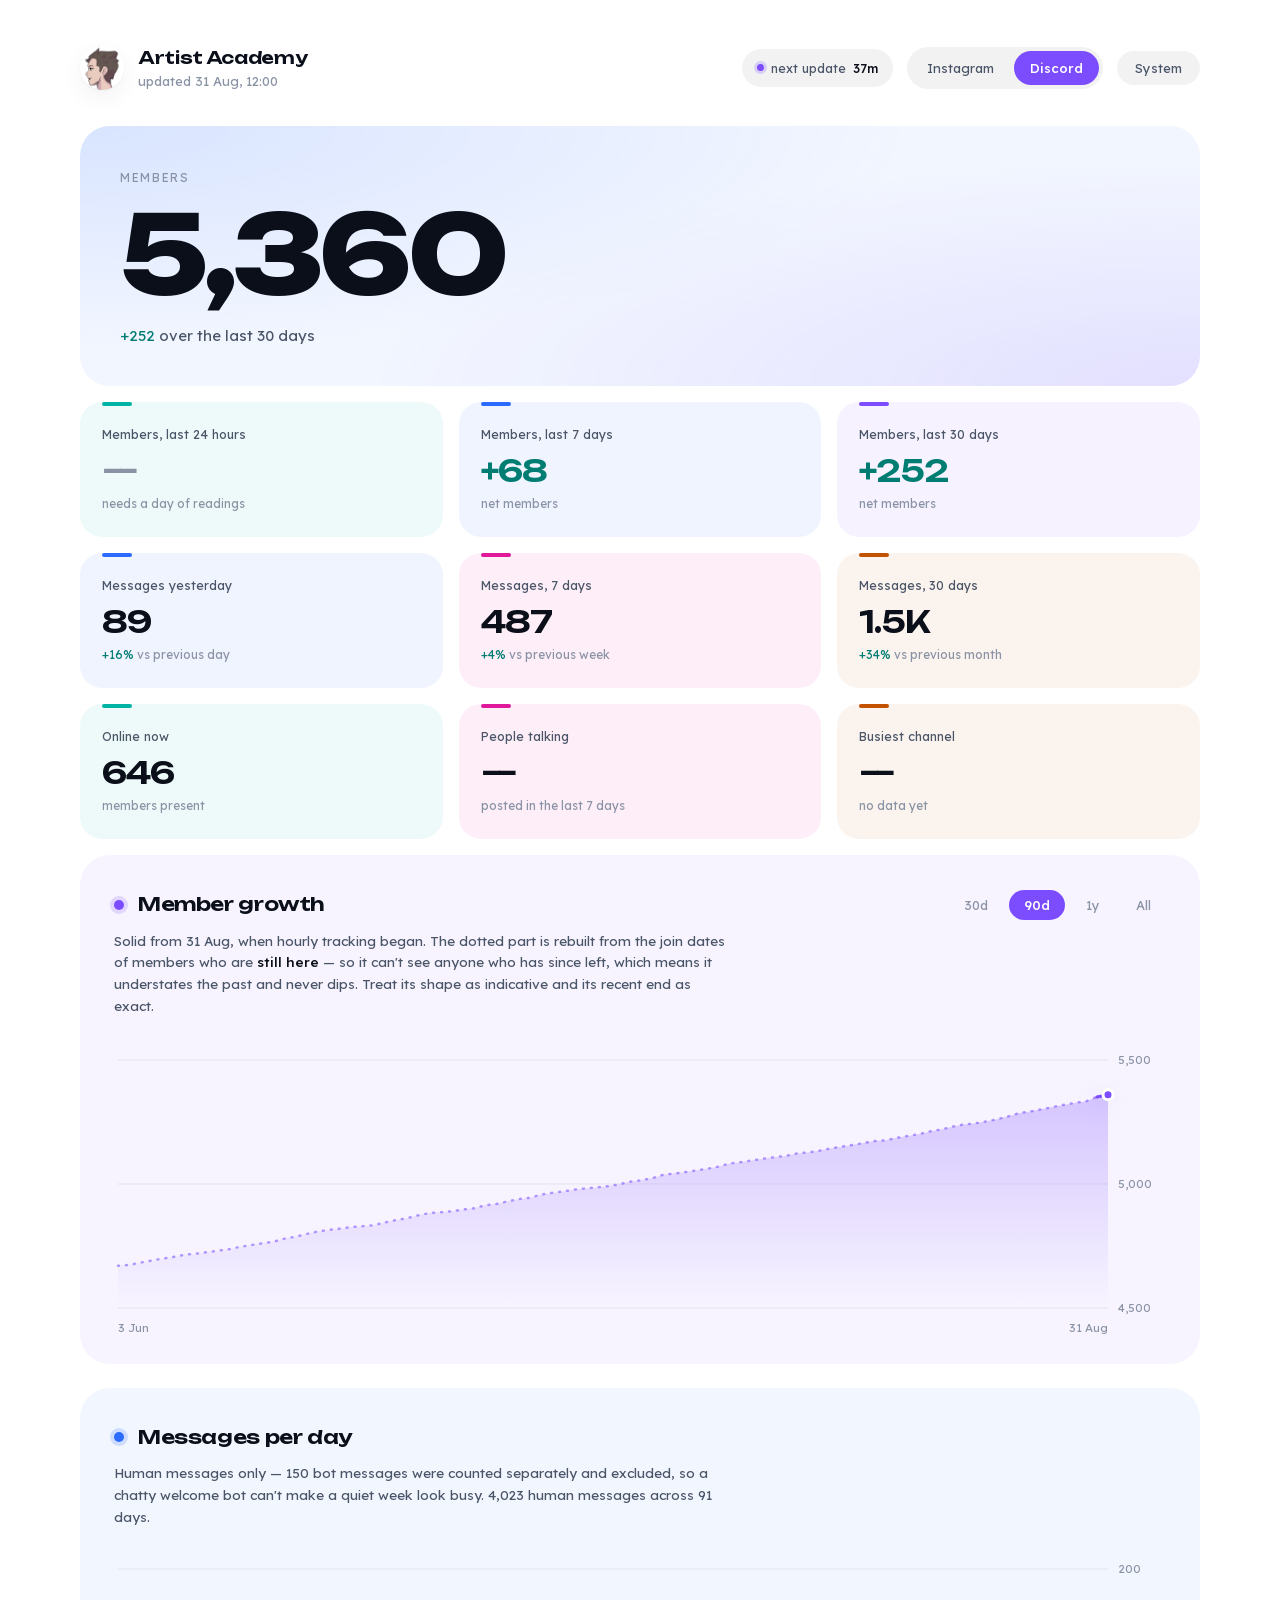
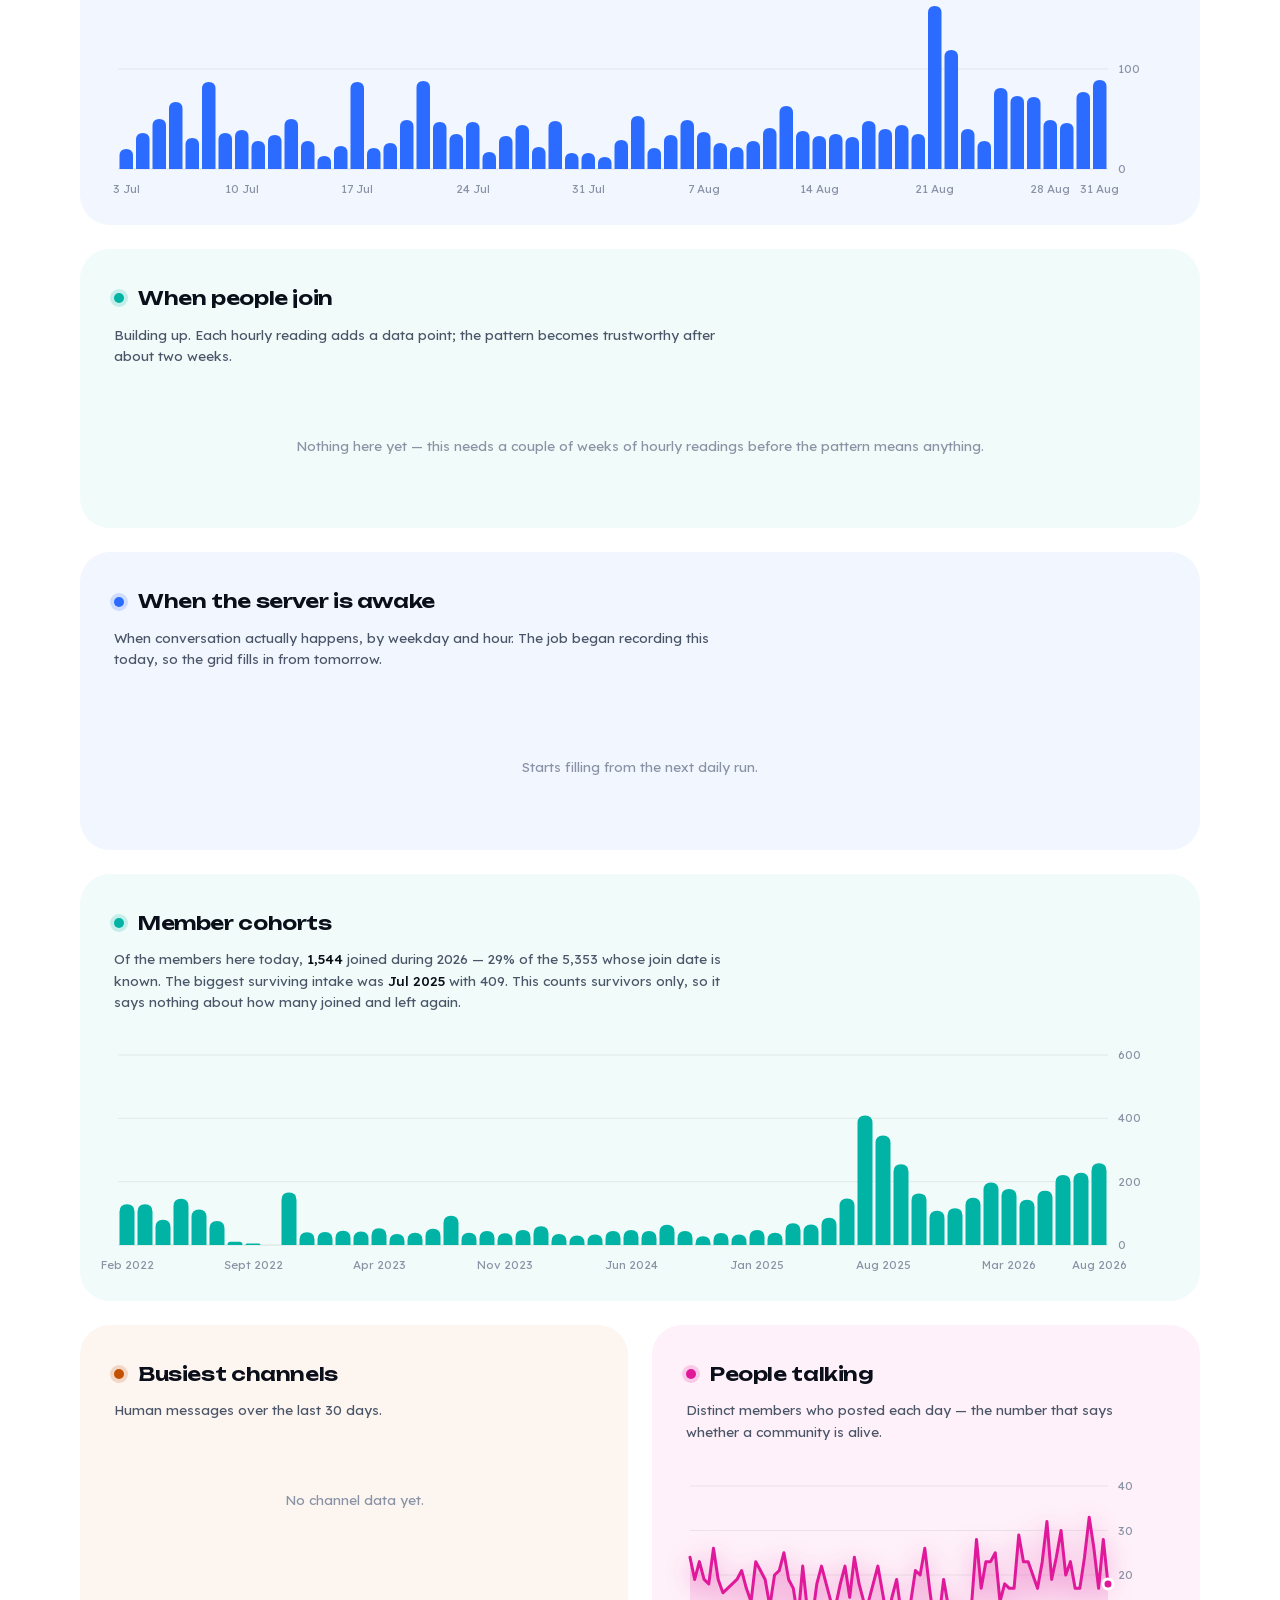
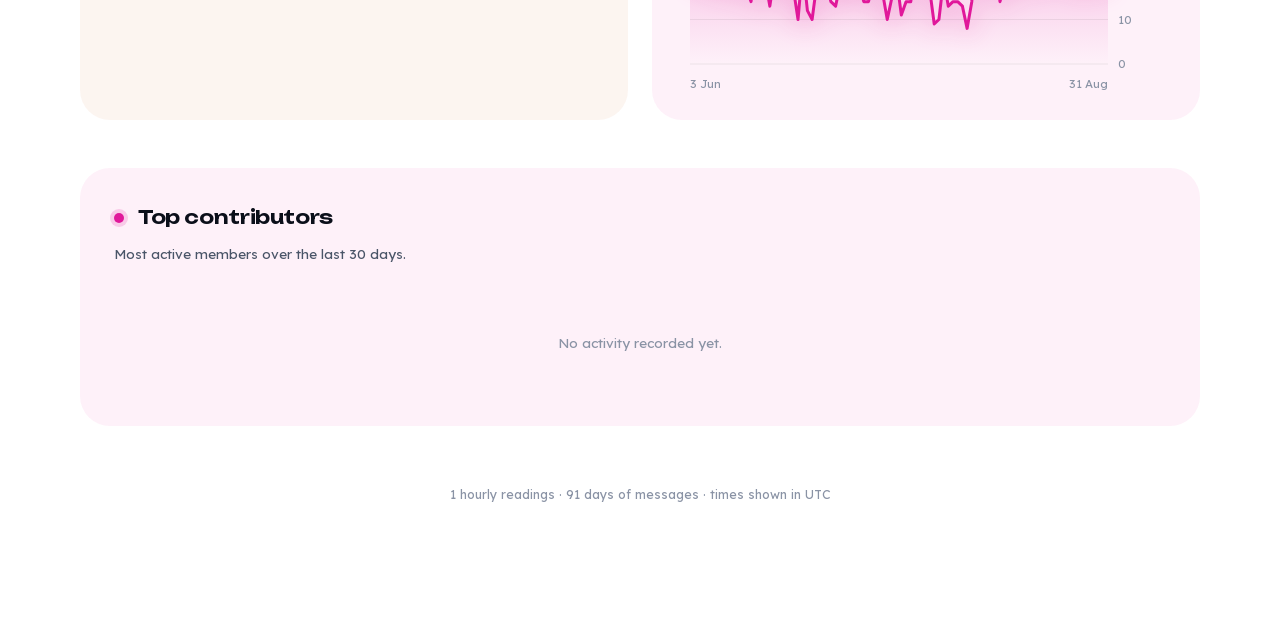
==== commit 6fed9a96: "Add days-since-post spotlight, posting impact, server activity heatmap and member cohorts" ====
--- a/discord.html
+++ b/discord.html
@@ -68,6 +68,18 @@
     </details>
   </section>
 
+  <section class="block a-blue rise" style="animation-delay:.2s">
+    <div class="block-head"><span class="dot"></span><h2>When the server is awake</h2></div>
+    <p class="note" id="awake-note"></p>
+    <div class="heat"><div class="heat-inner"><div class="chart" id="activity"></div></div></div>
+  </section>
+
+  <section class="block a-teal rise" style="animation-delay:.21s">
+    <div class="block-head"><span class="dot"></span><h2>Member cohorts</h2></div>
+    <p class="note" id="cohort-note"></p>
+    <div class="chart" id="cohorts"></div>
+  </section>
+
   <div class="two-up">
     <section class="block a-orange rise" style="animation-delay:.22s">
       <div class="block-head"><span class="dot"></span><h2>Busiest channels</h2></div>
@@ -364,6 +376,68 @@
       }).join('')}</tbody>
     </table>` : '<div class="empty">No activity recorded yet.</div>';
 
+
+  // ---- when the server is awake -------------------------------------------
+  // Message counts are stored as UTC date + hour; they're folded into the
+  // reader's own weekday and hour here, so the grid means something locally.
+  const hourly = await load('data/discord-hourly.csv', parseCsv);
+  const actGrid = Array.from({ length: 7 }, () => Array(24).fill(0));
+  let actTotal = 0;
+  for (const r of hourly || []) {
+    const v = num(r.messages) || 0;
+    const d = new Date(`${r.date}T${String(r.hour).padStart(2, '0')}:00:00Z`);
+    if (Number.isNaN(+d)) continue;
+    actGrid[(d.getDay() + 6) % 7][d.getHours()] += v;
+    actTotal += v;
+  }
+
+  if (actTotal > 0) {
+    heatmap(document.getElementById('activity'),
+      actGrid.flatMap((row, weekday) => row.map((v, hour) => ({ weekday, hour, value: v }))),
+      { mono: true, unit: ' messages' });
+
+    let best = { v: -1 };
+    actGrid.forEach((row, wd) => row.forEach((v, h) => { if (v > best.v) best = { v, wd, h }; }));
+    const byHour = Array(24).fill(0);
+    actGrid.forEach(row => row.forEach((v, h) => { byHour[h] += v; }));
+    const peakHour = byHour.indexOf(Math.max(...byHour));
+    document.getElementById('awake-note').innerHTML =
+      `${fmt(actTotal)} messages placed by weekday and hour, in your local time. The busiest single
+       slot is <b>${dayName[best.wd]} ${hourLabel(best.h)}</b>, and across the whole week the server
+       peaks around <b>${hourLabel(peakHour)}</b> — the window to run a critique session or drop an
+       announcement.`;
+  } else {
+    document.getElementById('activity').innerHTML =
+      `<div class="empty">Starts filling from the next daily run.</div>`;
+    document.getElementById('awake-note').textContent =
+      'When conversation actually happens, by weekday and hour. The job began recording this today, so the grid fills in from tomorrow.';
+  }
+
+  // ---- member cohorts -----------------------------------------------------
+  const byMonth = new Map();
+  for (const r of joins) {
+    const m = r.date.slice(0, 7);
+    byMonth.set(m, (byMonth.get(m) || 0) + (num(r.joins) || 0));
+  }
+  const months = [...byMonth.entries()].sort();
+  if (months.length) {
+    const label = (m) => new Date(m + '-01T12:00:00Z')
+      .toLocaleDateString('en-GB', { month: 'short', year: 'numeric' });
+    columnChart(document.getElementById('cohorts'),
+      months.map(([m, v]) => ({ label: `${label(m)} · ${fmt(v)} still here`, short: label(m), value: v })),
+      { height: 240, maxBar: 18 });
+
+    const total = months.reduce((s, [, v]) => s + v, 0);
+    const thisYear = String(new Date().getFullYear());
+    const recent = months.filter(([m]) => m.startsWith(thisYear)).reduce((s, [, v]) => s + v, 0);
+    const top = months.slice().sort((a, b) => b[1] - a[1])[0];
+    document.getElementById('cohort-note').innerHTML =
+      `Of the members here today, <b>${fmt(recent)}</b> joined during ${thisYear} —
+       ${Math.round((recent / total) * 100)}% of the ${fmt(total)} whose join date is known.
+       The biggest surviving intake was <b>${label(top[0])}</b> with ${fmt(top[1])}.
+       This counts survivors only, so it says nothing about how many joined and left again.`;
+  }
+
   document.getElementById('footer').textContent =
     `${members.length.toLocaleString()} hourly readings · ${messages.length} days of messages · ` +
     `times shown in ${TZ}` + (demo ? ' · sample data' : '');
--- a/assets/app.css
+++ b/assets/app.css
@@ -305,3 +305,17 @@
   @keyframes breathe { 0%,100% { opacity: 1; } 50% { opacity: .35; } }
   .clock b { color: var(--ink); font-weight: 500; }
   @media (max-width: 620px) { .clock .lbl { display: none; } }
+
+/* ---------- spotlight strip ---------- */
+.spot {
+  align-items: center; background: rgba(var(--wash), .09); border-radius: 26px;
+  display: flex; gap: 26px; flex-wrap: wrap; margin-bottom: 24px; padding: 26px 32px;
+  transition: background .3s;
+}
+.spot:hover { background: rgba(var(--wash), .13); }
+.spot-num {
+  color: var(--accent); font-family: Unbounded, sans-serif; font-size: clamp(38px, 7vw, 58px);
+  font-weight: 800; letter-spacing: -0.04em; line-height: 1;
+}
+.spot-txt { color: var(--ink-2); font-size: 14px; max-width: 62ch; }
+.spot-txt b { color: var(--ink); font-weight: 500; }
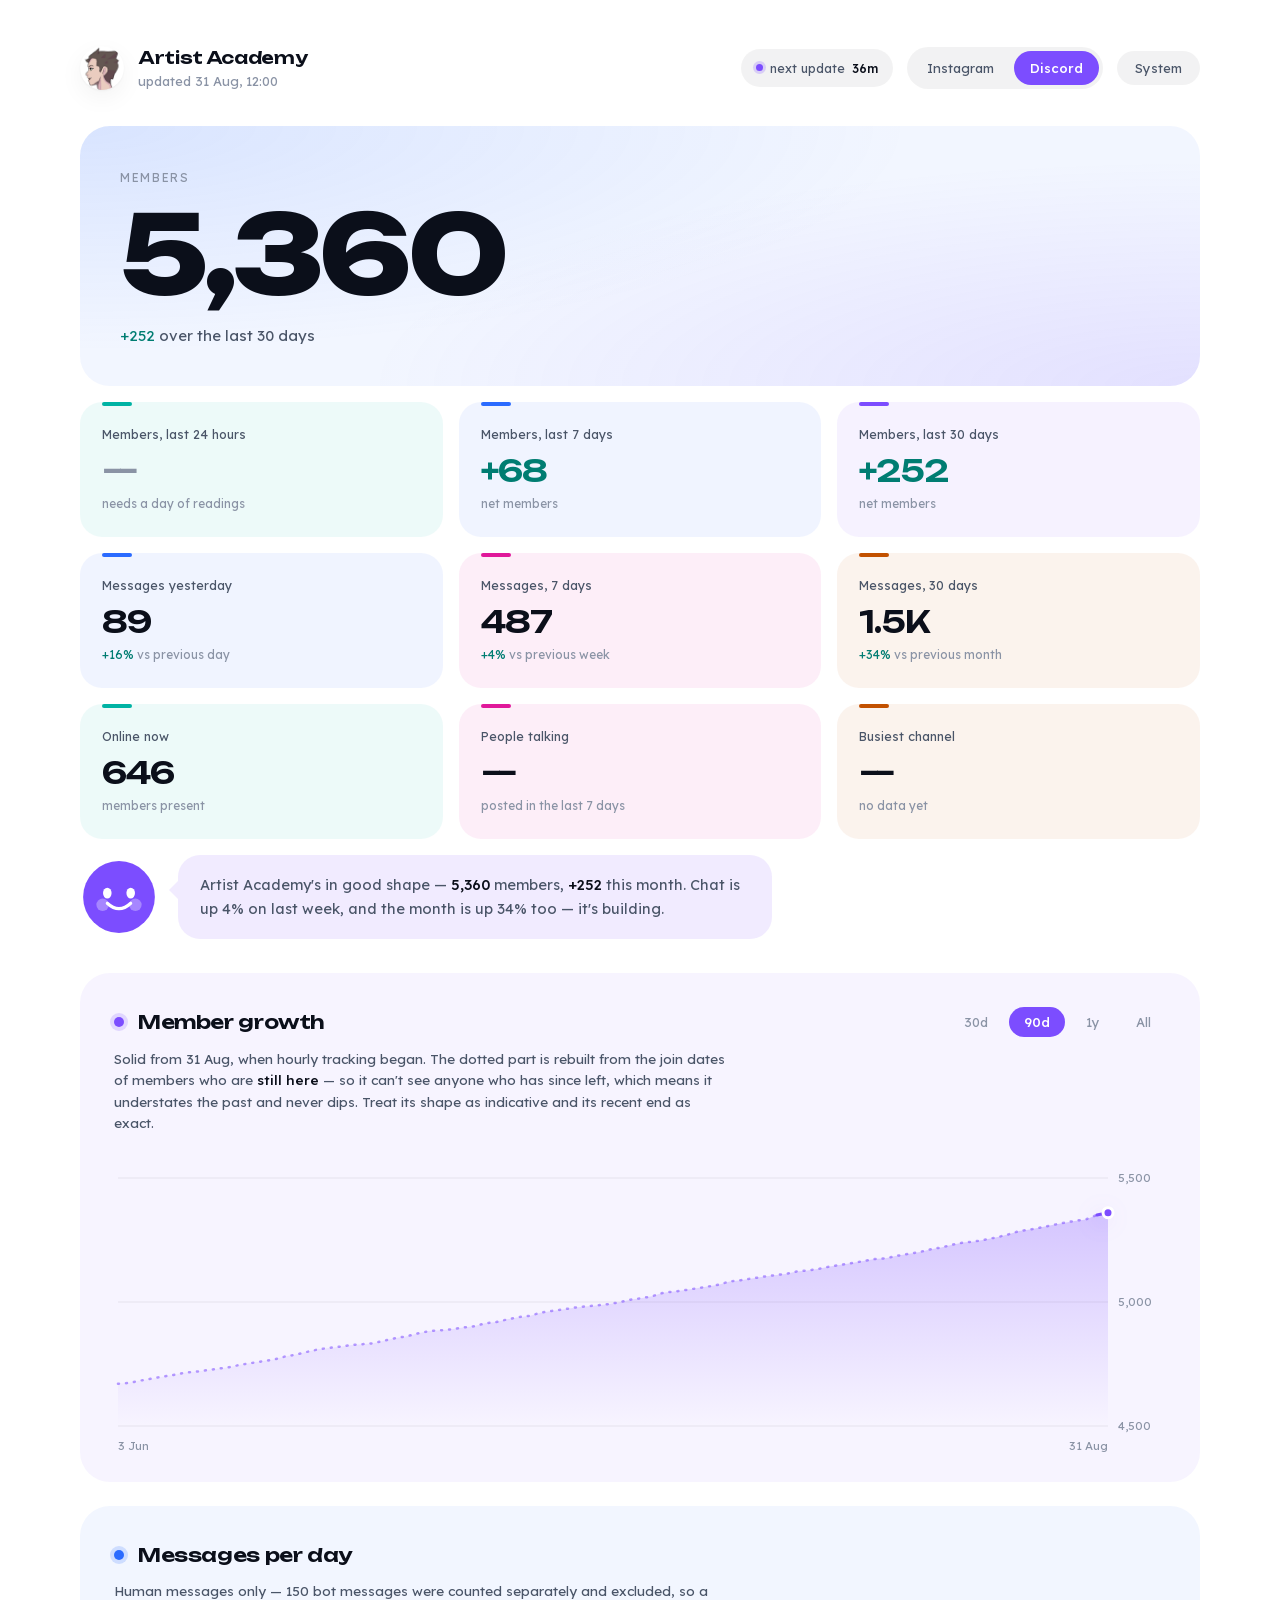
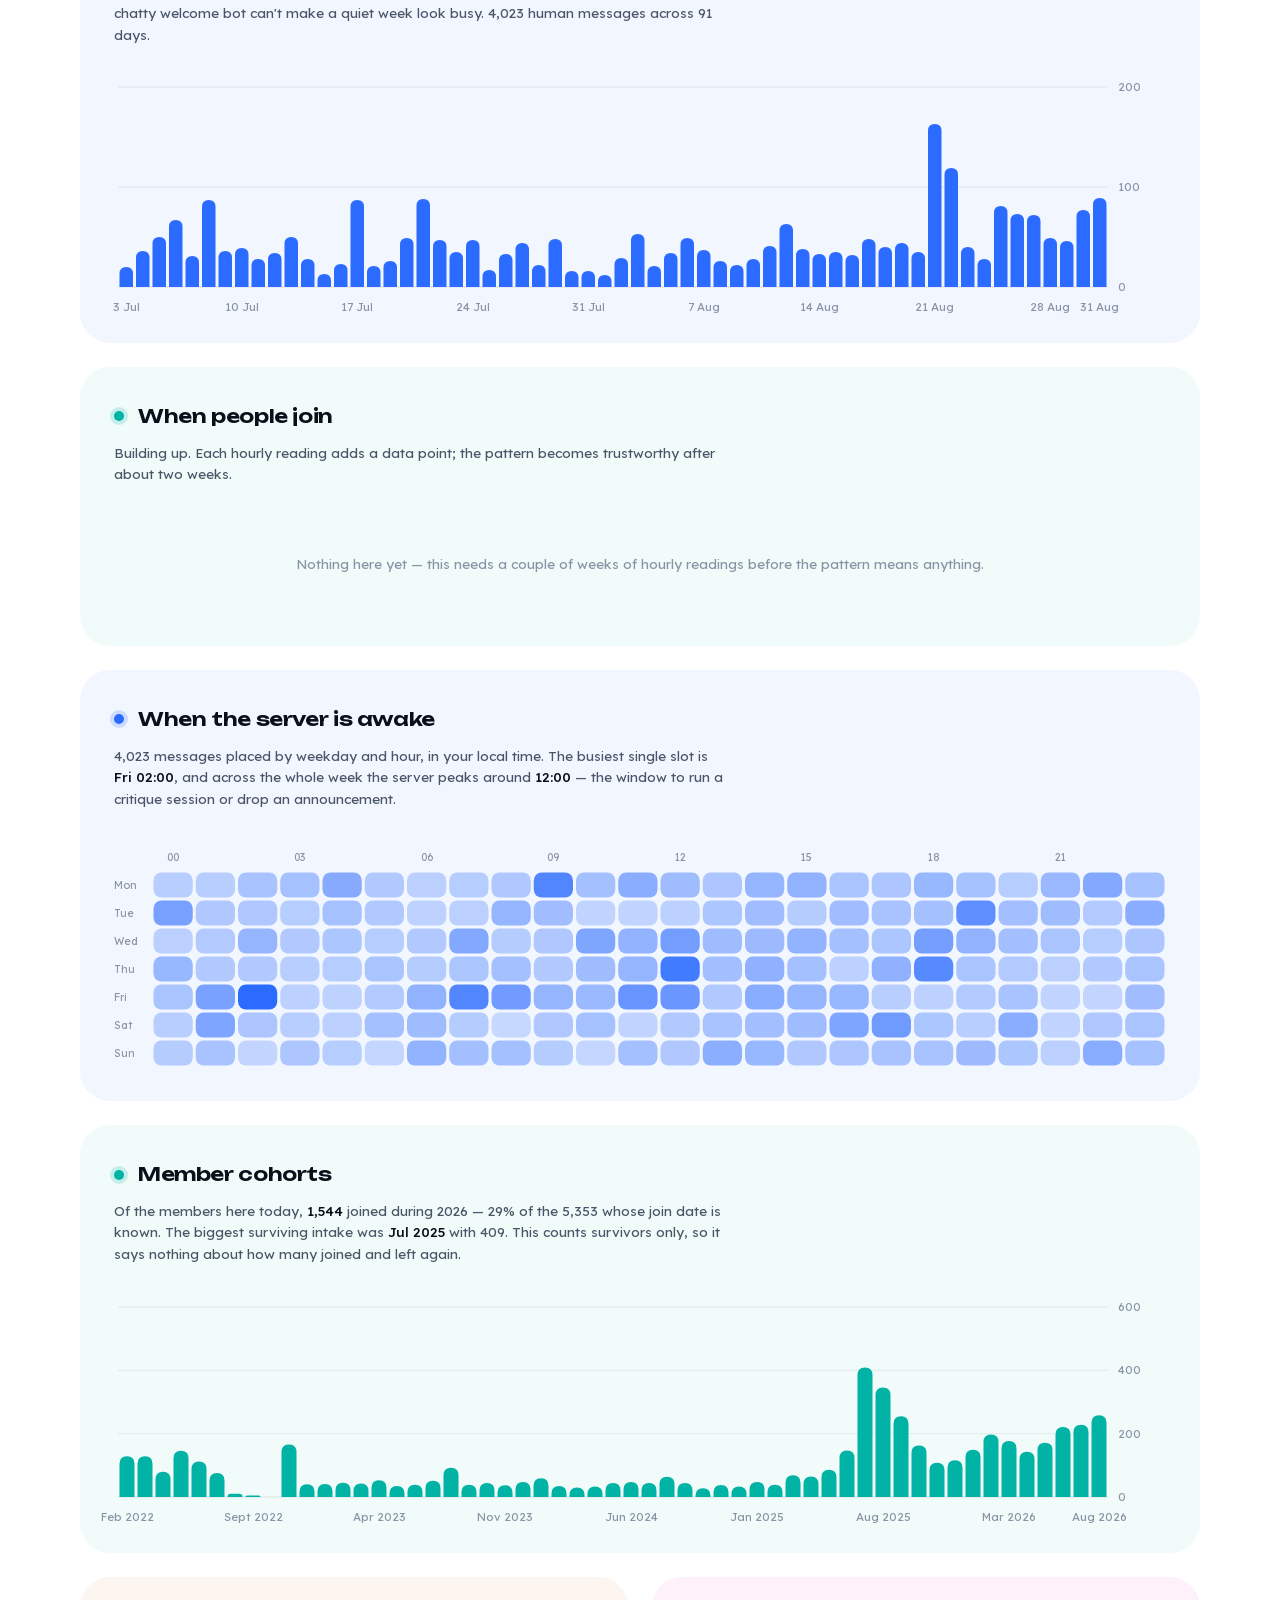
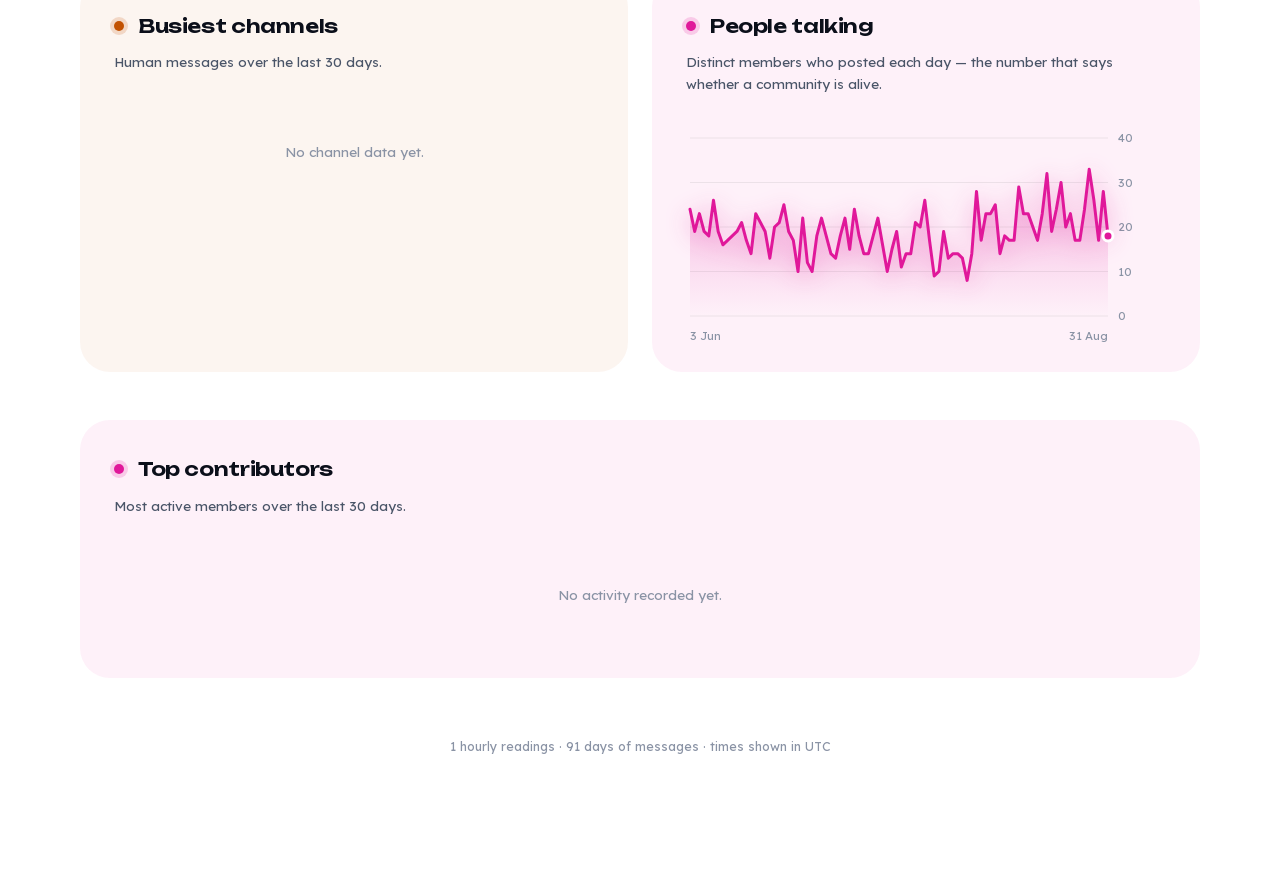
==== commit d4cc0896: "Add a small companion on each dashboard that reads the numbers back in plain language" ====
--- a/discord.html
+++ b/discord.html
@@ -43,6 +43,8 @@
   <div class="stats stats-3" id="stats-messages"></div>
   <div class="stats stats-3" id="stats-more"></div>
 
+  <div id="buddy" class="buddy a-violet"></div>
+
   <section class="block a-violet rise" style="animation-delay:.1s">
     <div class="block-head">
       <span class="dot"></span><h2>Member growth</h2>
@@ -438,6 +440,42 @@
        This counts survivors only, so it says nothing about how many joined and left again.`;
   }
 
+
+  // ---- the little guy -----------------------------------------------------
+  {
+    const wk = pct(m7, p7), mo = pct(m30, p30);
+    const top = chanRanked[0];
+    const net = d30 ?? 0;
+
+    let mood = net > 0 ? 'happy' : net < 0 ? 'sad' : 'ok';
+    let text = net > 0
+      ? `Artist Academy's in good shape — <b>${fmt(current)}</b> members, <b>${signed(net)}</b> this month. `
+      : `<b>${fmt(current)}</b> members, <b>${signed(net)}</b> over the month. `;
+
+    if (posters7) {
+      text += `<b>${fmt(posters7)}</b> people actually said something in the last week`;
+      text += top ? `, mostly in <b>#${escapeHtml(top[0])}</b>. ` : '. ';
+    }
+
+    // Four honest combinations. The "one quiet week" reassurance only belongs
+    // on a week that was actually quiet — otherwise it reads as nonsense.
+    if (wk !== null) {
+      const monthUp = mo !== null && mo >= 0;
+      if (wk >= 0 && monthUp) {
+        text += `Chat is up ${wk}% on last week, and the month is up ${mo}% too — it's building.`;
+      } else if (wk >= 0) {
+        text += `Chat is up ${wk}% on last week, which is a decent turn${mo !== null ? `, though the month overall is still down ${Math.abs(mo)}%` : ''}.`;
+      } else if (monthUp) {
+        text += `Chat is down ${Math.abs(wk)}% on last week, but the month as a whole is up ${mo}% — one quiet week inside a rising month is normal, so I wouldn't read much into it yet.`;
+        if (mood === 'happy') mood = 'ok';
+      } else {
+        text += `Chat is down ${Math.abs(wk)}% on last week${mo !== null ? ` and ${Math.abs(mo)}% on the month` : ''} — worth keeping an eye on.`;
+        mood = 'sad';
+      }
+    }
+    buddy(document.getElementById('buddy'), { mood, text });
+  }
+
   document.getElementById('footer').textContent =
     `${members.length.toLocaleString()} hourly readings · ${messages.length} days of messages · ` +
     `times shown in ${TZ}` + (demo ? ' · sample data' : '');
--- a/assets/app.css
+++ b/assets/app.css
@@ -319,3 +319,33 @@
 }
 .spot-txt { color: var(--ink-2); font-size: 14px; max-width: 62ch; }
 .spot-txt b { color: var(--ink); font-weight: 500; }
+
+/* ---------- the little guy ---------- */
+.buddy { align-items: center; display: flex; gap: 20px; margin-bottom: 34px; }
+.buddy-face { flex: 0 0 auto; height: 78px; width: 78px; }
+.buddy-face svg { display: block; height: 100%; width: 100%; }
+@media (prefers-reduced-motion: no-preference) {
+  .buddy-face { animation: bob 3.6s ease-in-out infinite; }
+  .buddy .eye { animation: blink 6s infinite; transform-box: fill-box; transform-origin: center; }
+  .buddy .eye:last-of-type { animation-delay: .06s; }
+  .bubble { animation: pop .5s cubic-bezier(.2,.9,.3,1.4) backwards; animation-delay: .35s; }
+}
+@keyframes bob { 0%, 100% { transform: translateY(0); } 50% { transform: translateY(-9px); } }
+@keyframes blink { 0%, 93%, 100% { transform: scaleY(1); } 96% { transform: scaleY(.12); } }
+@keyframes pop { from { opacity: 0; transform: translateX(-10px) scale(.96); } to { opacity: 1; transform: none; } }
+.buddy-face:hover { animation-play-state: paused; }
+.buddy-face:active svg { transform: scale(.92); transition: transform .12s; }
+
+.bubble {
+  background: rgba(var(--wash), .11); border-radius: 22px; color: var(--ink-2);
+  font-size: 14.5px; line-height: 1.65; padding: 18px 22px; position: relative; max-width: 66ch;
+}
+.bubble b { color: var(--ink); font-weight: 500; }
+.bubble::before {
+  border: 9px solid transparent; border-right-color: rgba(var(--wash), .11);
+  content: ''; left: -18px; position: absolute; top: 26px;
+}
+@media (max-width: 620px) {
+  .buddy { align-items: flex-start; flex-direction: column; gap: 14px; }
+  .bubble::before { border-right-color: transparent; border-bottom-color: rgba(var(--wash), .11); left: 22px; top: -18px; }
+}
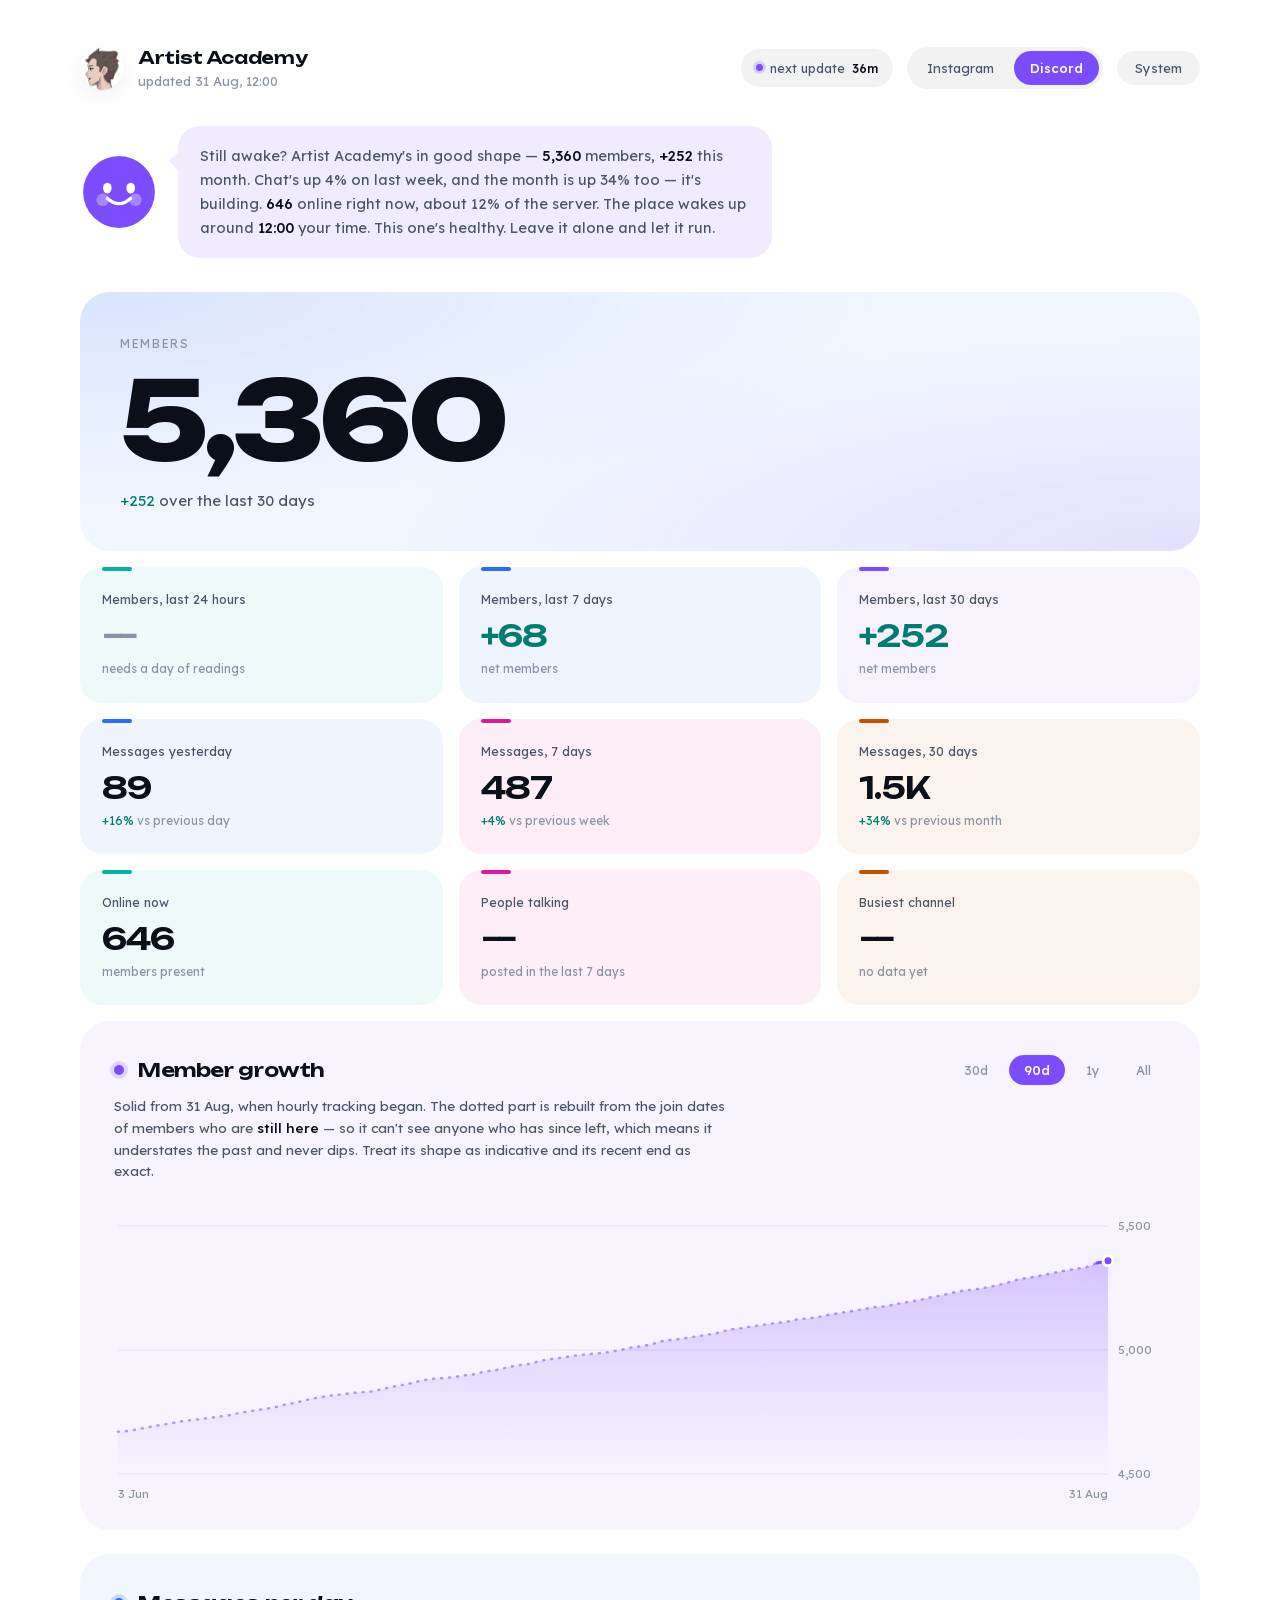
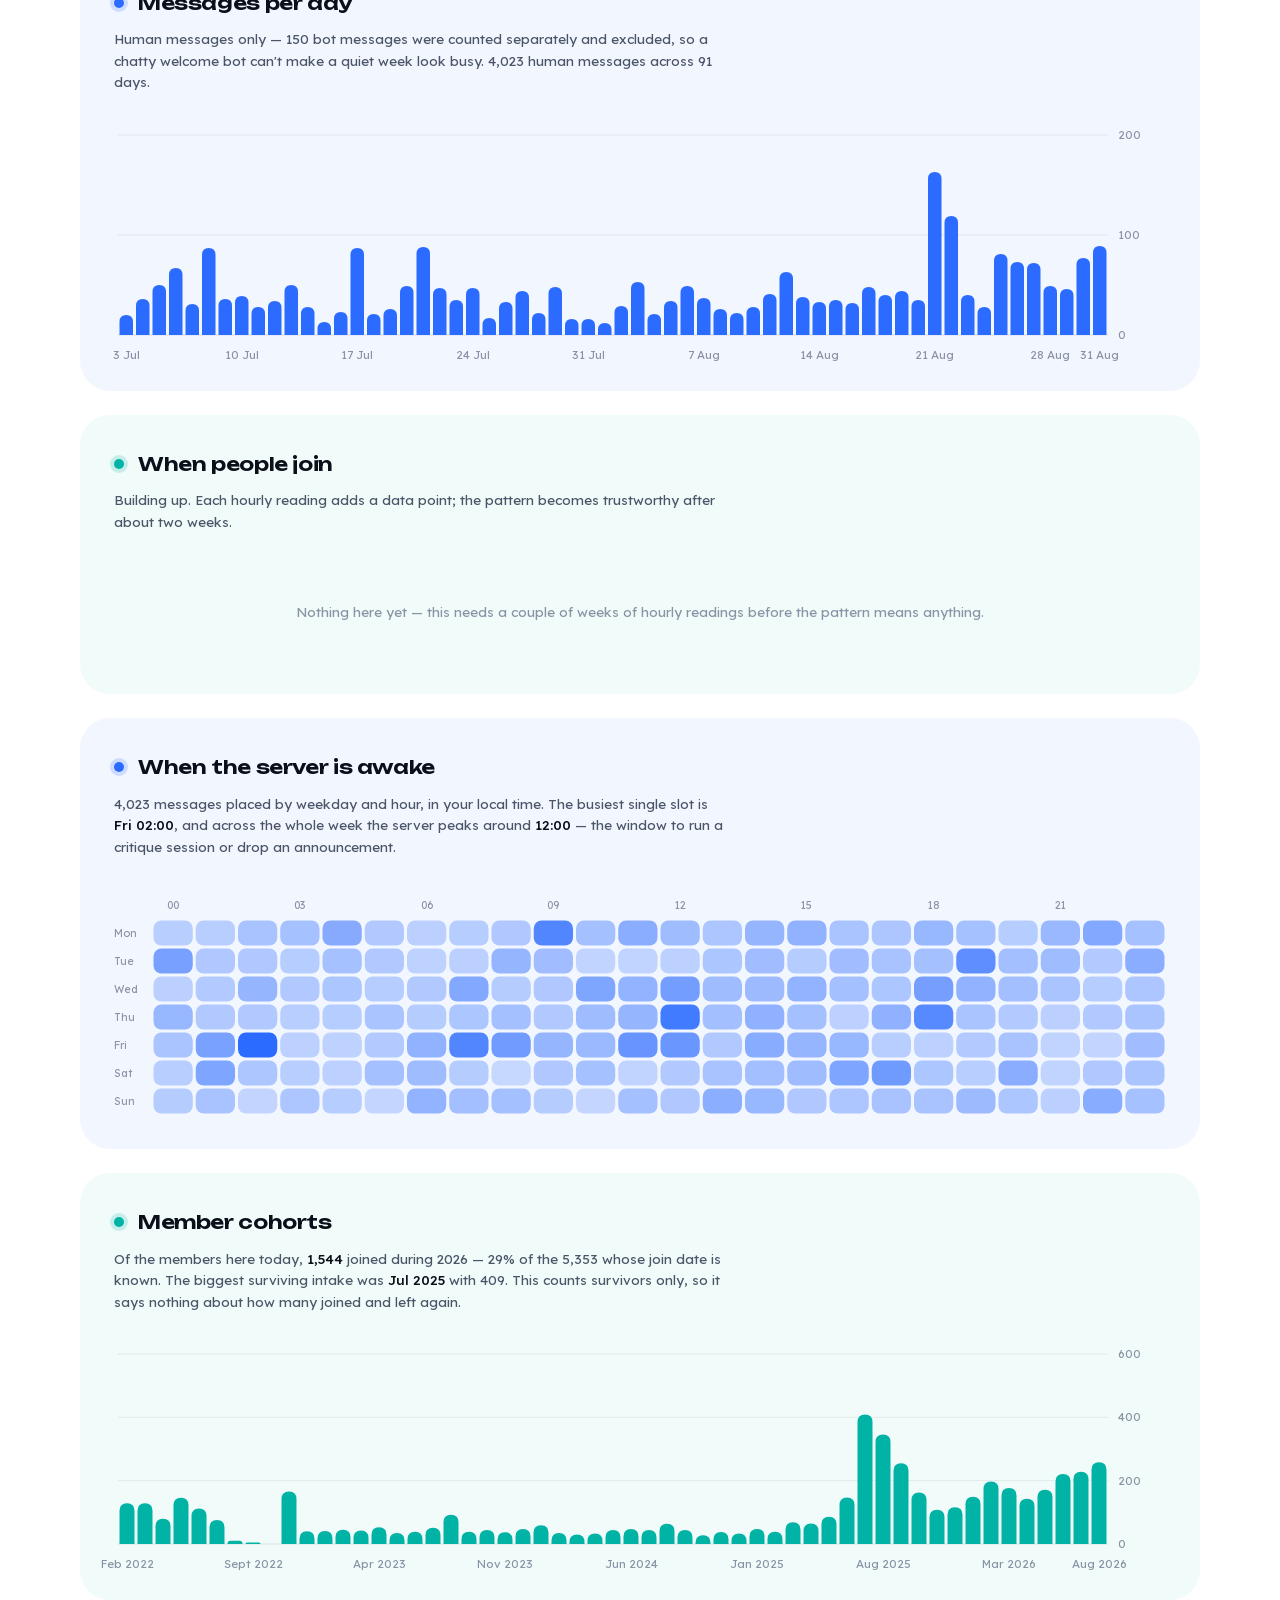
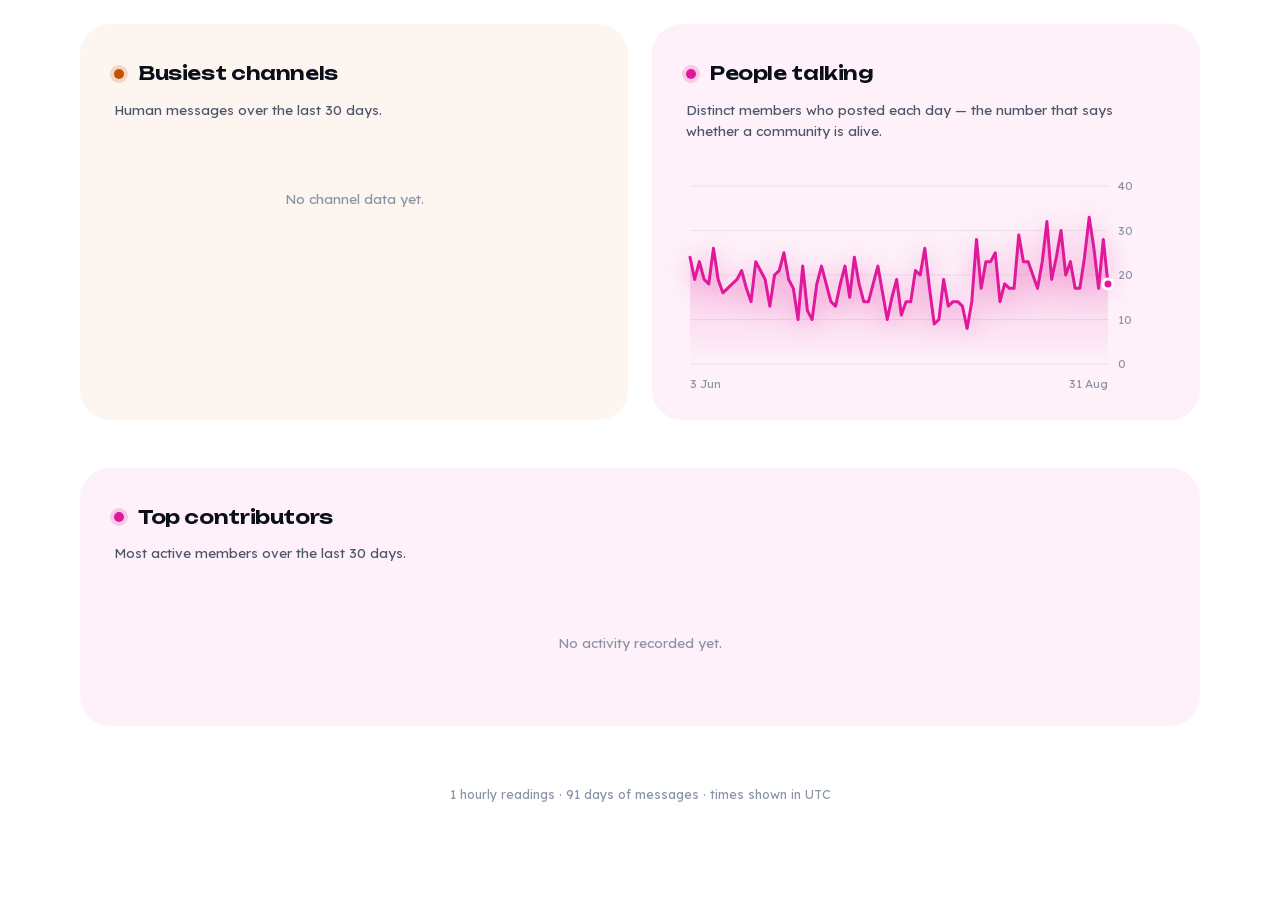
==== commit 499935b0: "Move the companion above the fold; compose its line from a pool of phrasings" ====
--- a/discord.html
+++ b/discord.html
@@ -33,6 +33,8 @@
 
   <div id="banner"></div>
 
+  <div id="buddy" class="buddy a-violet"></div>
+
   <div class="hero rise" style="animation-delay:.05s">
     <div class="hero-label">Members</div>
     <div class="hero-value display" id="hero">—</div>
@@ -42,8 +44,6 @@
   <div class="stats stats-3" id="stats-members"></div>
   <div class="stats stats-3" id="stats-messages"></div>
   <div class="stats stats-3" id="stats-more"></div>
-
-  <div id="buddy" class="buddy a-violet"></div>
 
   <section class="block a-violet rise" style="animation-delay:.1s">
     <div class="block-head">
@@ -442,38 +442,96 @@
 
 
   // ---- the little guy -----------------------------------------------------
+  // Same facts every load, assembled from a pool of phrasings so it reads like
+  // someone talking rather than a template firing.
   {
     const wk = pct(m7, p7), mo = pct(m30, p30);
     const top = chanRanked[0];
     const net = d30 ?? 0;
+    const monthUp = mo !== null && mo >= 0;
 
     let mood = net > 0 ? 'happy' : net < 0 ? 'sad' : 'ok';
-    let text = net > 0
-      ? `Artist Academy's in good shape — <b>${fmt(current)}</b> members, <b>${signed(net)}</b> this month. `
-      : `<b>${fmt(current)}</b> members, <b>${signed(net)}</b> over the month. `;
-
-    if (posters7) {
-      text += `<b>${fmt(posters7)}</b> people actually said something in the last week`;
-      text += top ? `, mostly in <b>#${escapeHtml(top[0])}</b>. ` : '. ';
+    if (wk !== null && wk < 0 && mood === 'happy') mood = 'ok';
+
+    const headline = net > 0 ? pick([
+      `Artist Academy's in good shape — <b>${fmt(current)}</b> members, <b>+${fmt(net)}</b> this month.`,
+      `<b>${fmt(current)}</b> members now, <b>+${fmt(net)}</b> over thirty days. Steady growth.`,
+      `The server's growing: <b>+${fmt(net)}</b> this month, <b>${fmt(current)}</b> in total.`,
+      `Up <b>${fmt(net)}</b> members this month. That's <b>${fmt(current)}</b> people in there now.`,
+    ]) : net < 0 ? pick([
+      `Slightly down this month — <b>${fmt(Math.abs(net))}</b> members left, <b>${fmt(current)}</b> remain.`,
+      `<b>${fmt(current)}</b> members, <b>down ${fmt(Math.abs(net))}</b> over thirty days.`,
+    ]) : pick([
+      `Flat month — <b>${fmt(current)}</b> members, same as thirty days ago.`,
+      `<b>${fmt(current)}</b> members and holding steady.`,
+    ]);
+
+    const opts = [];
+    if (posters7) opts.push(pick([
+      `<b>${fmt(posters7)}</b> people actually said something in the last week.`,
+      `<b>${fmt(posters7)}</b> members posted this week — the rest were reading.`,
+      `Talking in the last seven days: <b>${fmt(posters7)}</b> people.`,
+    ]));
+    if (top) opts.push(pick([
+      `<b>#${escapeHtml(top[0])}</b> is carrying most of the conversation.`,
+      `Most of it happens in <b>#${escapeHtml(top[0])}</b>, as usual.`,
+      `<b>#${escapeHtml(top[0])}</b> took <b>${fmt(top[1])}</b> messages this month on its own.`,
+    ]));
+    if (wk !== null) opts.push(
+      wk >= 0 && monthUp ? pick([
+        `Chat's up ${wk}% on last week, and the month is up ${mo}% too — it's building.`,
+        `Messages up ${wk}% week on week, ${mo}% on the month. Both pointing the same way.`,
+      ]) : wk >= 0 ? pick([
+        `Chat's up ${wk}% on last week, which is a decent turn.`,
+        `Messages picked up ${wk}% this week.`,
+      ]) : monthUp ? pick([
+        `Chat's down ${Math.abs(wk)}% this week, but the month's up ${mo}% — one quiet week inside a rising month is normal.`,
+        `Quieter week (${Math.abs(wk)}% down), though the month overall is up ${mo}%. Wouldn't read much into it yet.`,
+      ]) : pick([
+        `Chat's down ${Math.abs(wk)}% this week${mo !== null ? ` and ${Math.abs(mo)}% on the month` : ''} — worth an eye on.`,
+        `Message volume is sliding: ${Math.abs(wk)}% down on the week.`,
+      ]));
+    if (online && current) opts.push(pick([
+      `<b>${fmt(online)}</b> online right now, about ${Math.round((online / current) * 100)}% of the server.`,
+      `<b>${fmt(online)}</b> people are in there at this moment.`,
+    ]));
+    if (actTotal > 0) {
+      const byH = Array(24).fill(0);
+      actGrid.forEach(row => row.forEach((v, h) => { byH[h] += v; }));
+      const peak = byH.indexOf(Math.max(...byH));
+      opts.push(pick([
+        `The place wakes up around <b>${hourLabel(peak)}</b> your time.`,
+        `Busiest hour is <b>${hourLabel(peak)}</b> locally — good slot for anything you want seen.`,
+      ]));
     }
-
-    // Four honest combinations. The "one quiet week" reassurance only belongs
-    // on a week that was actually quiet — otherwise it reads as nonsense.
-    if (wk !== null) {
-      const monthUp = mo !== null && mo >= 0;
-      if (wk >= 0 && monthUp) {
-        text += `Chat is up ${wk}% on last week, and the month is up ${mo}% too — it's building.`;
-      } else if (wk >= 0) {
-        text += `Chat is up ${wk}% on last week, which is a decent turn${mo !== null ? `, though the month overall is still down ${Math.abs(mo)}%` : ''}.`;
-      } else if (monthUp) {
-        text += `Chat is down ${Math.abs(wk)}% on last week, but the month as a whole is up ${mo}% — one quiet week inside a rising month is normal, so I wouldn't read much into it yet.`;
-        if (mood === 'happy') mood = 'ok';
-      } else {
-        text += `Chat is down ${Math.abs(wk)}% on last week${mo !== null ? ` and ${Math.abs(mo)}% on the month` : ''} — worth keeping an eye on.`;
-        mood = 'sad';
-      }
+    if (typeof months !== 'undefined' && months.length) {
+      const yr = String(new Date().getFullYear());
+      const recent = months.filter(([m]) => m.startsWith(yr)).reduce((a, [, v]) => a + v, 0);
+      if (recent) opts.push(pick([
+        `<b>${fmt(recent)}</b> of your current members joined during ${yr}.`,
+        `Roughly <b>${fmt(recent)}</b> of the people in there are ${yr} arrivals.`,
+      ]));
     }
-    buddy(document.getElementById('buddy'), { mood, text });
+    if (typeof contrib !== 'undefined' && contrib.length) opts.push(pick([
+      `<b>${escapeHtml(contrib[0][0])}</b> has been the loudest voice this month, with ${fmt(contrib[0][1])} messages.`,
+      `Top talker this month: <b>${escapeHtml(contrib[0][0])}</b>.`,
+    ]));
+
+    const closer = net > 0 ? pick([
+      `Whatever you're doing over there, it's working.`,
+      `This one's healthy. Leave it alone and let it run.`,
+      `Good place to be.`,
+      `Nice contrast with the other tab, honestly.`,
+    ]) : pick([
+      `Worth a look at what changed.`,
+      `Not dramatic, but keep half an eye on it.`,
+      `Nothing alarming yet.`,
+    ]);
+
+    buddy(document.getElementById('buddy'), {
+      mood,
+      text: [greeting(), headline, ...sample(opts, 3), closer].join(' '),
+    });
   }
 
   document.getElementById('footer').textContent =
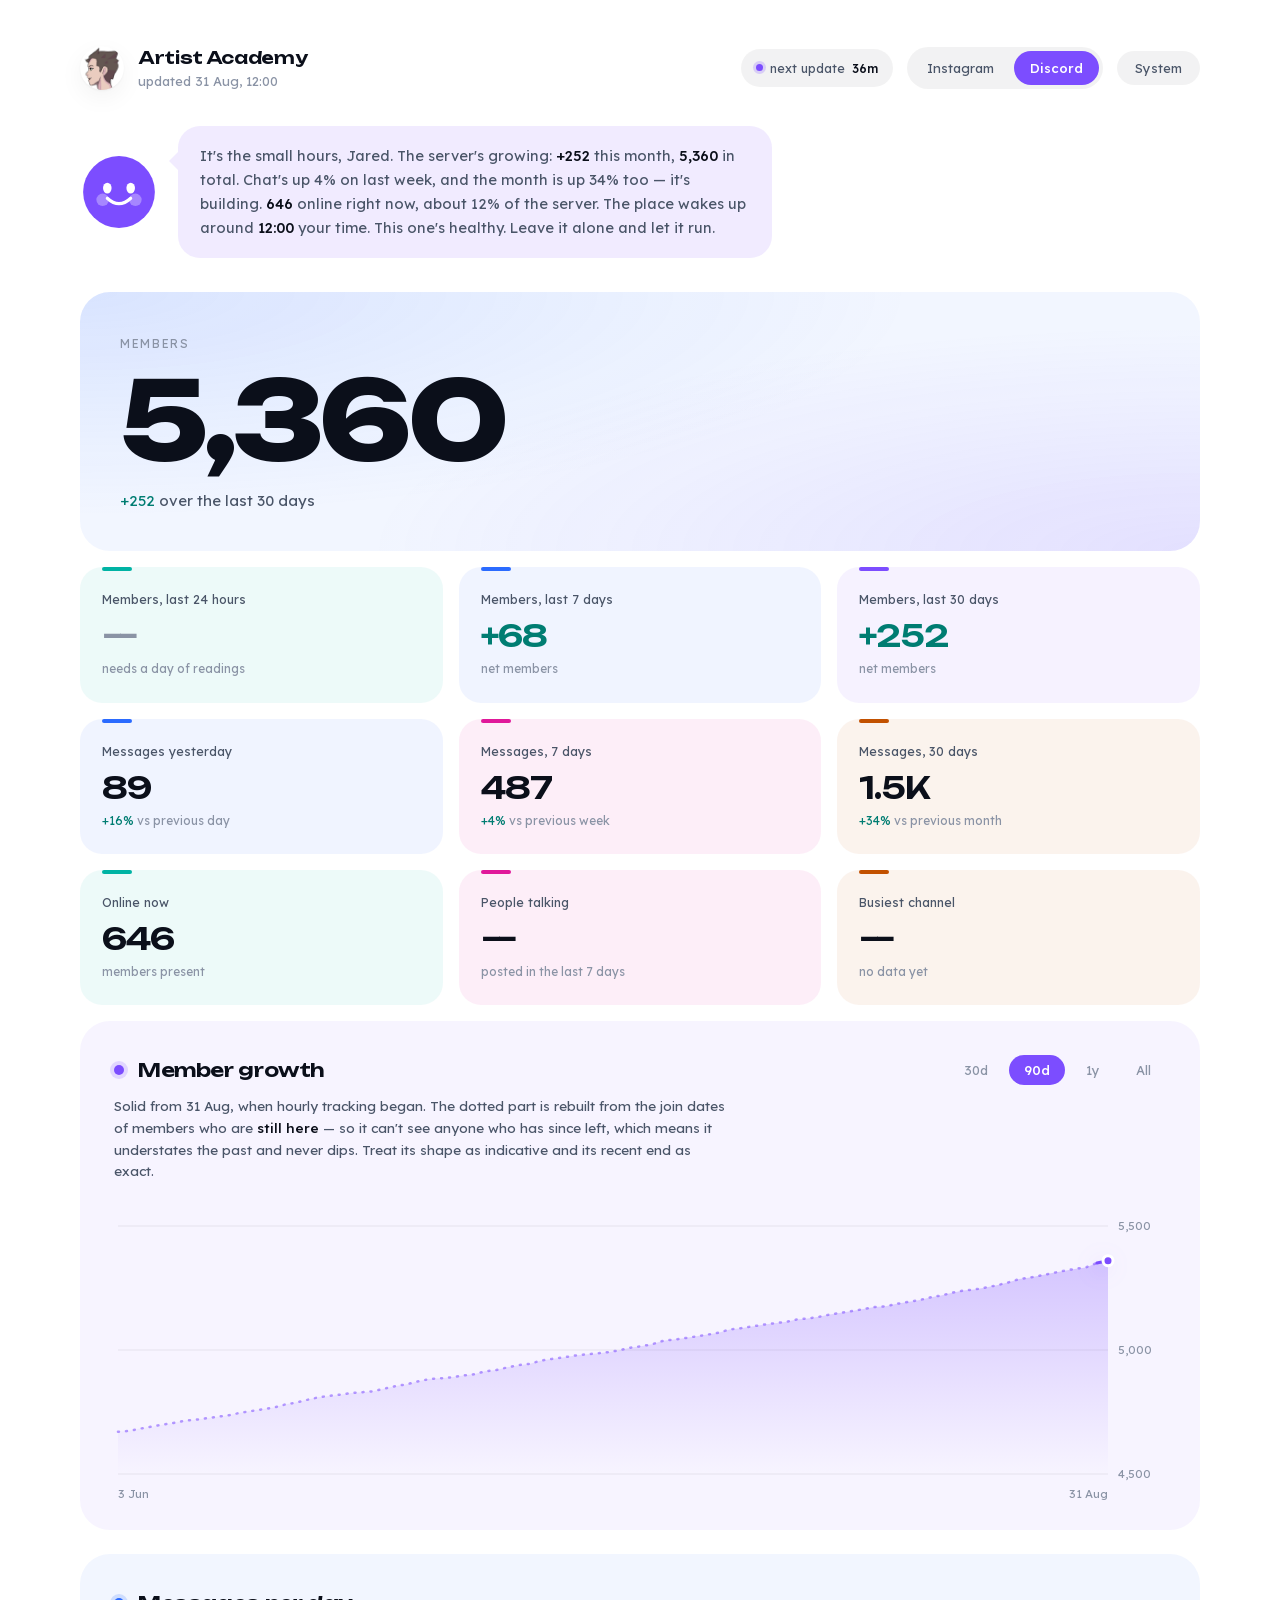
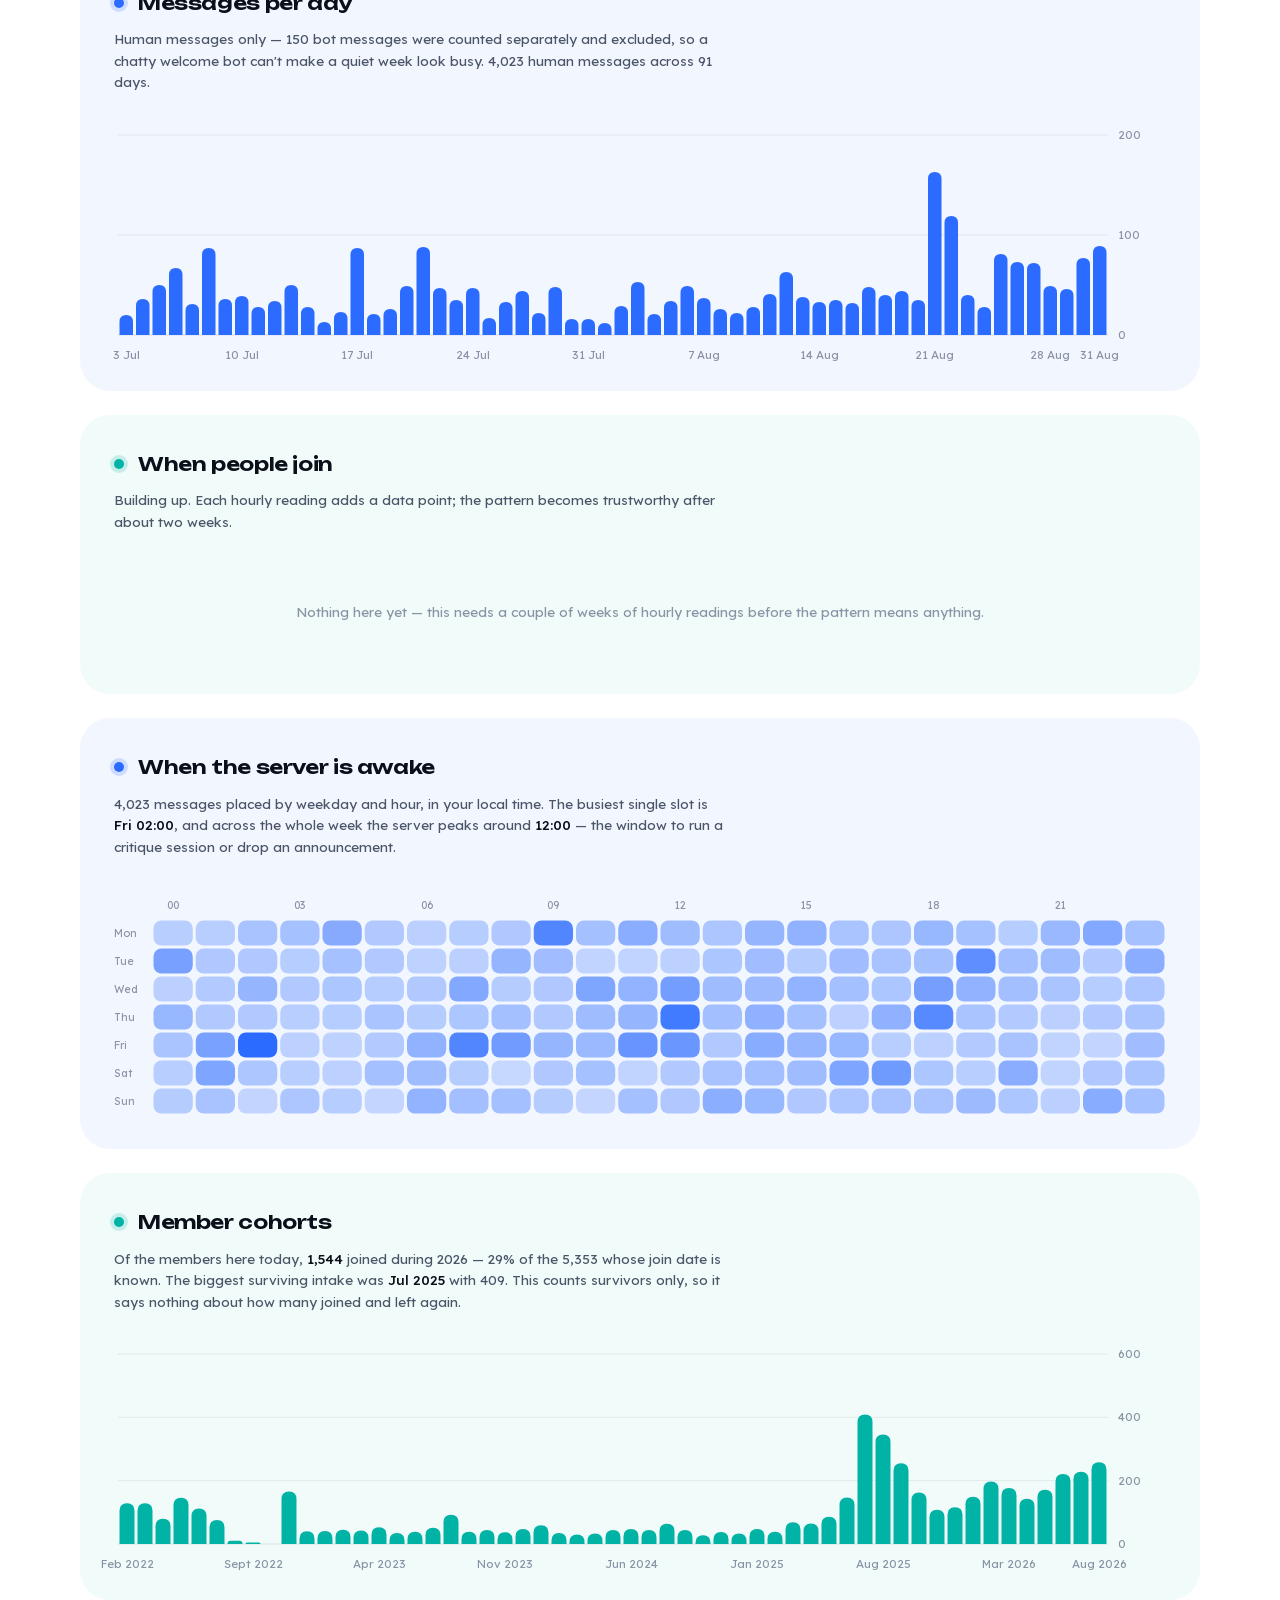
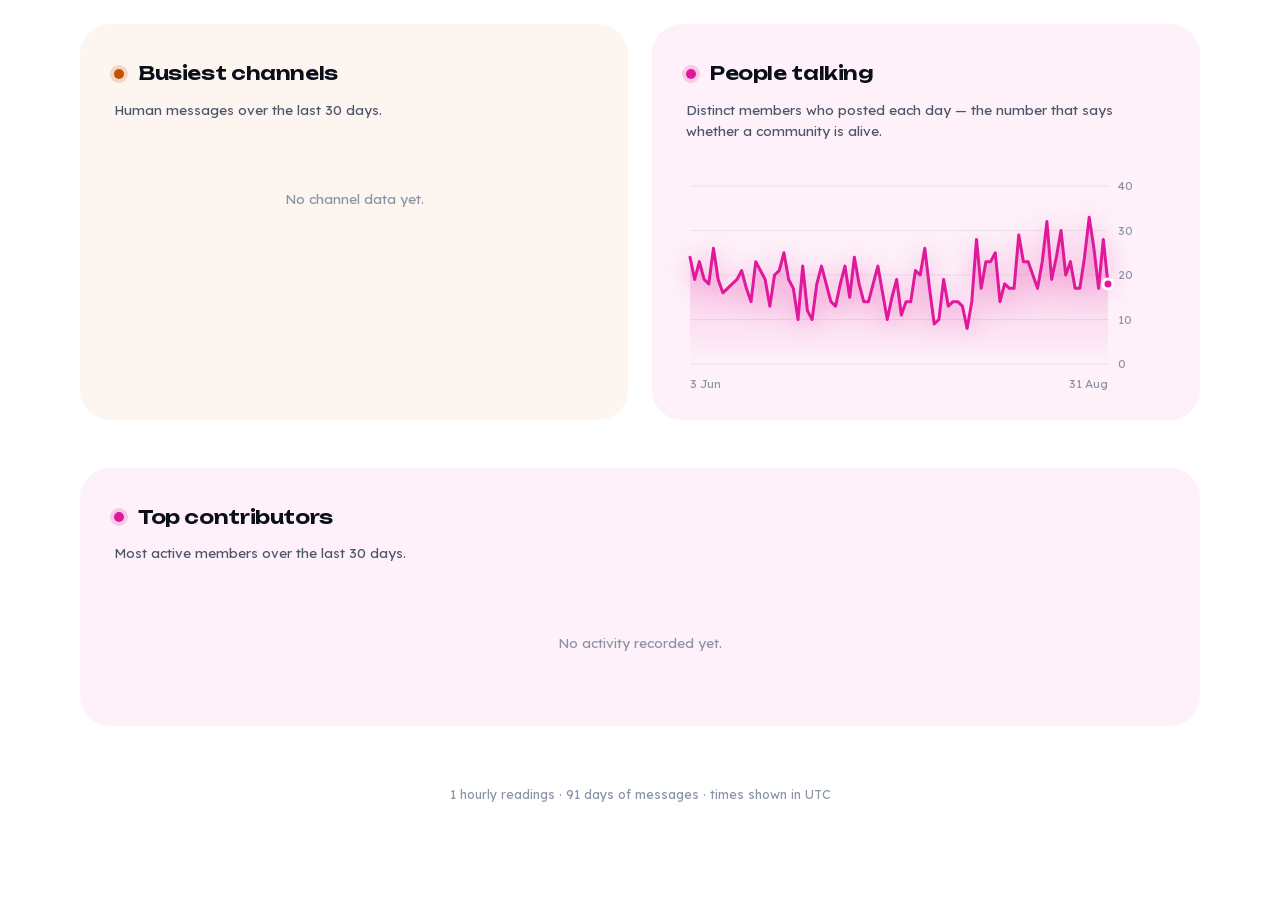
==== commit 09d9b128: "Greet Jared by name" ====
--- a/discord.html
+++ b/discord.html
@@ -530,7 +530,7 @@
 
     buddy(document.getElementById('buddy'), {
       mood,
-      text: [greeting(), headline, ...sample(opts, 3), closer].join(' '),
+      text: [greeting('Jared'), headline, ...sample(opts, 3), closer].join(' '),
     });
   }
 
